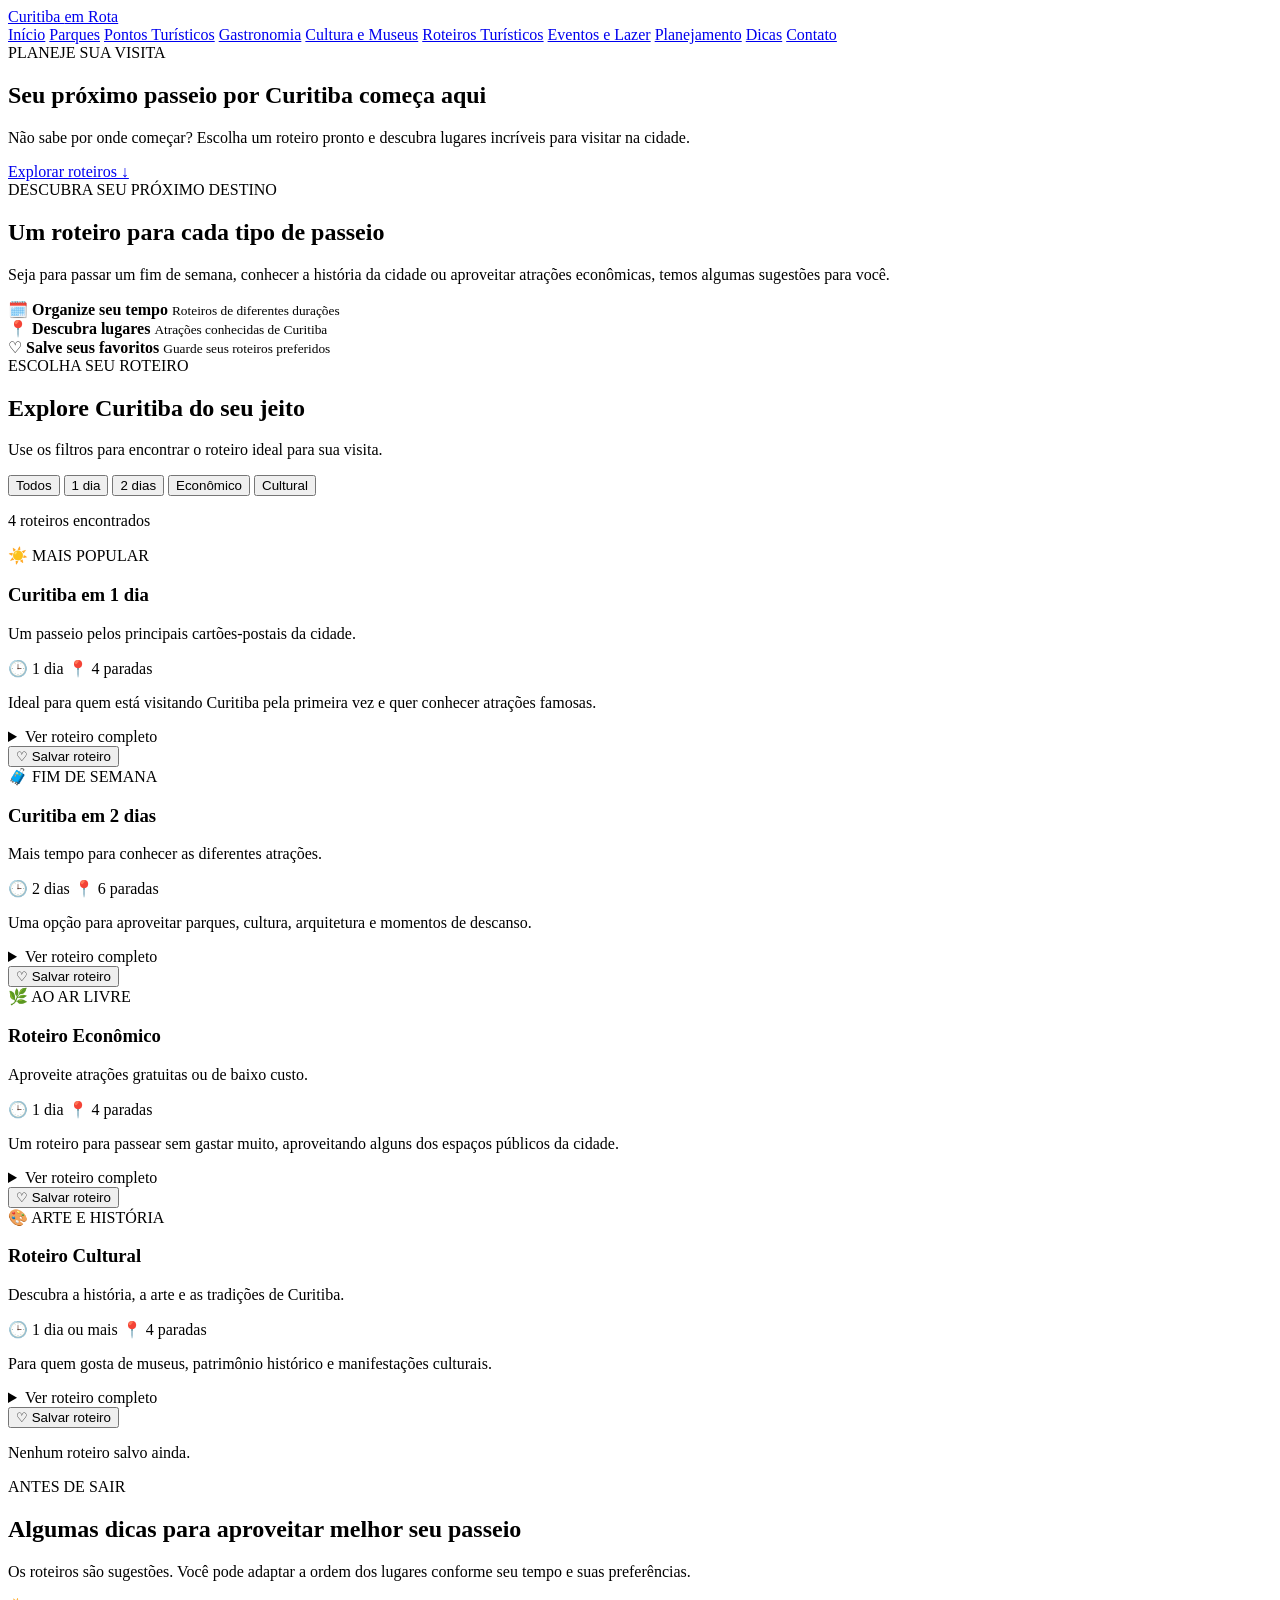
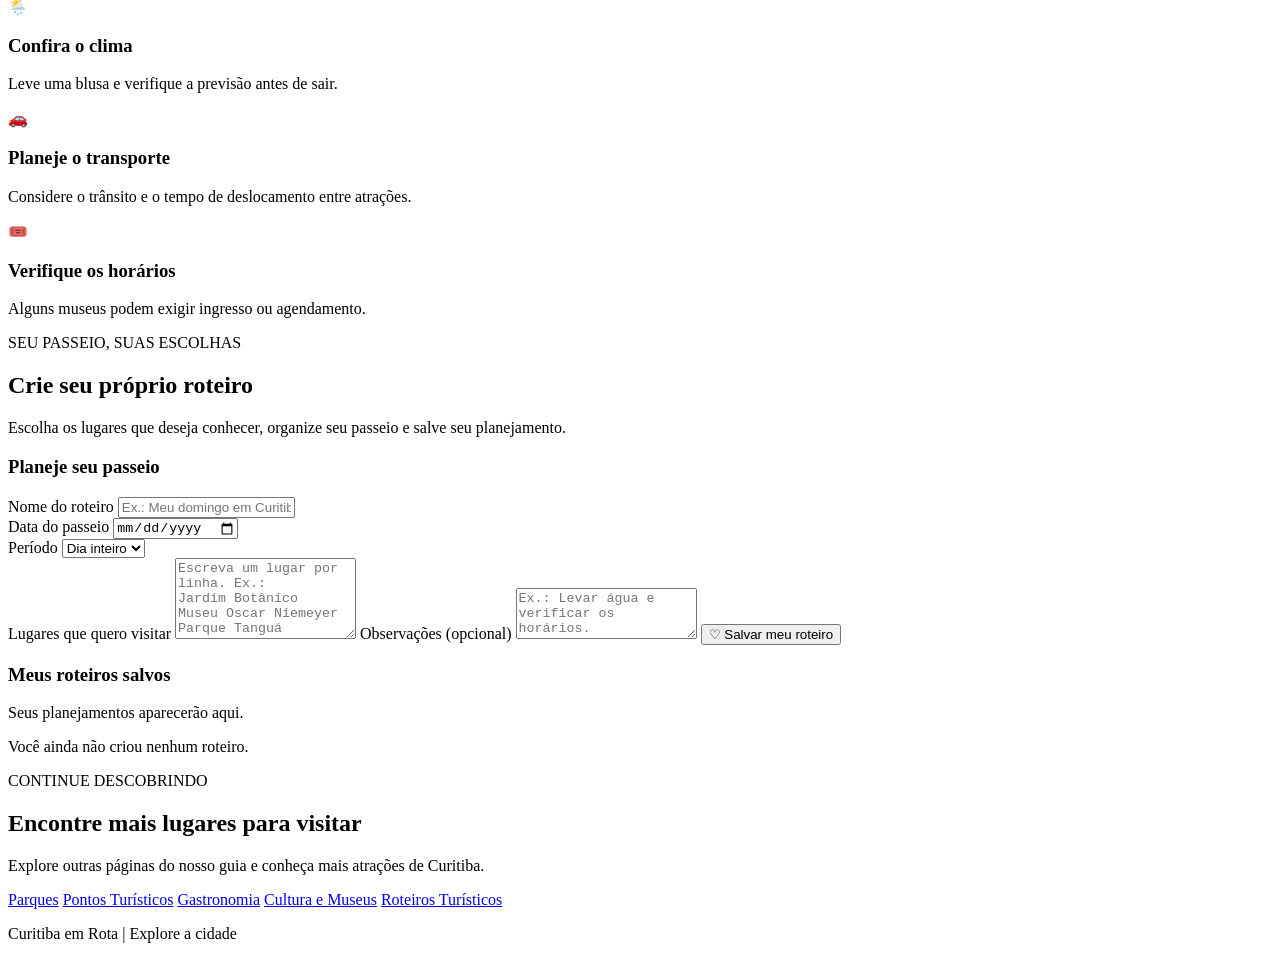
==== Projeto Curitiba em Rota.2026 - Copia/HTML/roteiros.html @ 4f5a489b "Primeira versão completa do Curitiba em Rota" ====
<!DOCTYPE html>
<html lang="pt-BR">

<head>
    <meta charset="UTF-8">
    <meta name="viewport"
          content="width=device-width, initial-scale=1.0">
    <meta name="description"
          content="Descubra roteiros turísticos para explorar Curitiba em um ou dois dias, com opções culturais e econômicas.">
    <title>Roteiros Turísticos | Curitiba em Rota</title>
    <link rel="stylesheet" href="CSS/style.css">
    <script src="JavaScripts/roteiros.js" defer></script>
</head>

<body class="pagina-roteiros">

    <header class="topo">
        <div class="container topo-conteudo">
            <a href="index.html" class="logo">
                Curitiba <span>em Rota</span>
            </a>

            <nav class="menu" aria-label="Menu principal">
                <a href="index.html">Início</a>
                <a href="parques.html">Parques</a>
                <a href="pontos.turisticos.html">Pontos Turísticos</a>
                <a href="gastronomia.html">Gastronomia</a>
                <a href="cultura.html">Cultura e Museus</a>
                <a href="roteiros.html" aria-current="page">Roteiros Turísticos</a>
                <a href="eventos.html">Eventos e Lazer</a>
                <a href="planejamento.html">Planejamento</a>
                <a href="dicas.html">Dicas</a>
                <a href="contato.html">Contato</a>
            </nav>
        </div>
    </header>

    <main>

        <section class="rot6-hero">
            <div class="container rot6-hero-conteudo">
                <span class="rot6-selo">
                    PLANEJE SUA VISITA
                </span>
                <h1>
                    Seu próximo passeio por Curitiba
                    começa aqui
                </h1>
                <p>
                    Não sabe por onde começar?
                    Escolha um roteiro pronto e descubra
                    lugares incríveis para visitar na cidade.
                </p>
                <a href="#roteiros"
                   class="rot6-botao rot6-botao-claro">
                    Explorar roteiros ↓
                </a>
            </div>
        </section>

        <section class="rot6-introducao container">
            <span class="rot6-etiqueta">
                DESCUBRA SEU PRÓXIMO DESTINO
            </span>
            <h2>
                Um roteiro para cada tipo de passeio
            </h2>
            <p>
                Seja para passar um fim de semana,
                conhecer a história da cidade ou
                aproveitar atrações econômicas,
                temos algumas sugestões para você.
            </p>

            <div class="rot6-beneficios">
                <div class="rot6-beneficio">
                    <span>🗓️</span>
                    <strong>Organize seu tempo</strong>
                    <small>Roteiros de diferentes durações</small>
                </div>
                <div class="rot6-beneficio">
                    <span>📍</span>
                    <strong>Descubra lugares</strong>
                    <small>Atrações conhecidas de Curitiba</small>
                </div>
                <div class="rot6-beneficio">
                    <span>♡</span>
                    <strong>Salve seus favoritos</strong>
                    <small>Guarde seus roteiros preferidos</small>
                </div>
            </div>
        </section>

        <section id="roteiros" class="rot6-secao-roteiros">
            <div class="container">

                <div class="rot6-cabecalho">
                    <span class="rot6-etiqueta">
                        ESCOLHA SEU ROTEIRO
                    </span>
                    <h2>Explore Curitiba do seu jeito</h2>
                    <p>
                        Use os filtros para encontrar
                        o roteiro ideal para sua visita.
                    </p>
                </div>

                <div class="rot6-filtros"
                     role="group"
                     aria-label="Filtrar roteiros">

                    <button type="button"
                            class="rot6-filtro ativo"
                            data-filtro="todos"
                            aria-pressed="true">
                        Todos
                    </button>

                    <button type="button"
                            class="rot6-filtro"
                            data-filtro="curto"
                            aria-pressed="false">
                        1 dia
                    </button>

                    <button type="button"
                            class="rot6-filtro"
                            data-filtro="longo"
                            aria-pressed="false">
                        2 dias
                    </button>

                    <button type="button"
                            class="rot6-filtro"
                            data-filtro="economico"
                            aria-pressed="false">
                        Econômico
                    </button>

                    <button type="button"
                            class="rot6-filtro"
                            data-filtro="cultural"
                            aria-pressed="false">
                        Cultural
                    </button>
                </div>

                <p id="rot6-resultado"
                   class="rot6-resultado"
                   aria-live="polite">
                    4 roteiros encontrados
                </p>

                <div class="rot6-grade">

                    <article class="rot6-card"
                             data-categoria="curto">

                        <div class="rot6-card-topo rot6-topo-dia">
                            <span class="rot6-card-icone">☀️</span>
                            <span class="rot6-tag">
                                MAIS POPULAR
                            </span>
                            <h3>Curitiba em 1 dia</h3>
                            <p>
                                Um passeio pelos principais
                                cartões-postais da cidade.
                            </p>
                        </div>

                        <div class="rot6-card-corpo">
                            <div class="rot6-detalhes-rapidos">
                                <span>🕒 1 dia</span>
                                <span>📍 4 paradas</span>
                            </div>
                            <p>
                                Ideal para quem está visitando
                                Curitiba pela primeira vez
                                e quer conhecer atrações famosas.
                            </p>

                            <details class="rot6-detalhes">
                                <summary>Ver roteiro completo</summary>
                                <div class="rot6-detalhes-conteudo">
                                    <h4>Ordem sugerida</h4>

                                    <ol>
                                        <li>
                                            <strong>Jardim Botânico</strong>
                                            <span>Comece o passeio pelos jardins e pela estufa.</span>
                                        </li>
                                        <li>
                                            <strong>Museu Oscar Niemeyer</strong>
                                            <span>Conheça a arquitetura e as exposições.</span>
                                        </li>
                                        <li>
                                            <strong>Ópera de Arame</strong>
                                            <span>Explore um dos espaços mais marcantes da cidade.</span>
                                        </li>
                                        <li>
                                            <strong>Parque Tanguá</strong>
                                            <span>Termine o dia apreciando a paisagem.</span>
                                        </li>
                                    </ol>

                                    <a
                                        href="https://www.google.com/maps/dir/?api=1&amp;origin=Jardim+Botanico+Curitiba&amp;destination=Parque+Tangua+Curitiba&amp;waypoints=Museu+Oscar+Niemeyer+Curitiba%7COpera+de+Arame+Curitiba"
                                        target="_blank"
                                        rel="noopener noreferrer"
                                        class="rot6-link-mapa">
                                        Ver trajeto no Google Maps
                                    </a>
                                </div>
                            </details>

                            <button type="button"
                                    class="rot6-favorito"
                                    data-roteiro="um-dia"
                                    aria-pressed="false">
                                ♡ Salvar roteiro
                            </button>
                        </div>
                    </article>

                    <article class="rot6-card"
                             data-categoria="longo">

                        <div class="rot6-card-topo rot6-topo-dois">
                            <span class="rot6-card-icone">🧳</span>
                            <span class="rot6-tag">
                                FIM DE SEMANA
                            </span>
                            <h3>Curitiba em 2 dias</h3>
                            <p>
                                Mais tempo para conhecer
                                as diferentes atrações.
                            </p>
                        </div>

                        <div class="rot6-card-corpo">
                            <div class="rot6-detalhes-rapidos">
                                <span>🕒 2 dias</span>
                                <span>📍 6 paradas</span>
                            </div>
                            <p>
                                Uma opção para aproveitar
                                parques, cultura, arquitetura
                                e momentos de descanso.
                            </p>

                            <details class="rot6-detalhes">
                                <summary>Ver roteiro completo</summary>
                                <div class="rot6-detalhes-conteudo">
                                    <h4>Dia 1 — Parques e paisagens</h4>

                                    <ol>
                                        <li>
                                            <strong>Jardim Botânico</strong>
                                            <span>Conheça a estufa e os jardins.</span>
                                        </li>
                                        <li>
                                            <strong>Parque Barigui</strong>
                                            <span>Aproveite a área verde e as trilhas.</span>
                                        </li>
                                        <li>
                                            <strong>Parque Tanguá</strong>
                                            <span>Visite o mirante e os jardins.</span>
                                        </li>
                                    </ol>

                                    <h4>Dia 2 — Cultura e história</h4>

                                    <ol>
                                        <li>
                                            <strong>Museu Oscar Niemeyer</strong>
                                            <span>Explore arte e arquitetura.</span>
                                        </li>
                                        <li>
                                            <strong>Centro Histórico</strong>
                                            <span>Passeie pela região do Largo da Ordem.</span>
                                        </li>
                                        <li>
                                            <strong>Ópera de Arame</strong>
                                            <span>Conheça esse espaço cultural.</span>
                                        </li>
                                    </ol>

                                    <a
                                        href="https://www.google.com/maps/search/?api=1&amp;query=atracoes+turisticas+Curitiba"
                                        target="_blank"
                                        rel="noopener noreferrer"
                                        class="rot6-link-mapa">
                                        Explorar atrações no Maps
                                    </a>
                                </div>
                            </details>

                            <button type="button"
                                    class="rot6-favorito"
                                    data-roteiro="dois-dias"
                                    aria-pressed="false">
                                ♡ Salvar roteiro
                            </button>
                        </div>
                    </article>

                    <article class="rot6-card"
                             data-categoria="economico">

                        <div class="rot6-card-topo rot6-topo-economico">
                            <span class="rot6-card-icone">🌿</span>
                            <span class="rot6-tag">
                                AO AR LIVRE
                            </span>
                            <h3>Roteiro Econômico</h3>
                            <p>
                                Aproveite atrações gratuitas
                                ou de baixo custo.
                            </p>
                        </div>

                        <div class="rot6-card-corpo">
                            <div class="rot6-detalhes-rapidos">
                                <span>🕒 1 dia</span>
                                <span>📍 4 paradas</span>
                            </div>
                            <p>
                                Um roteiro para passear
                                sem gastar muito, aproveitando
                                alguns dos espaços públicos da cidade.
                            </p>

                            <details class="rot6-detalhes">
                                <summary>Ver roteiro completo</summary>
                                <div class="rot6-detalhes-conteudo">
                                    <h4>Ordem sugerida</h4>

                                    <ol>
                                        <li>
                                            <strong>Passeio Público</strong>
                                            <span>Caminhe por um dos parques tradicionais da cidade.</span>
                                        </li>
                                        <li>
                                            <strong>Centro Histórico</strong>
                                            <span>Conheça ruas, construções e praças.</span>
                                        </li>
                                        <li>
                                            <strong>Parque Barigui</strong>
                                            <span>Aproveite as áreas verdes e a caminhada.</span>
                                        </li>
                                        <li>
                                            <strong>Parque Tanguá</strong>
                                            <span>Admire a paisagem e o mirante.</span>
                                        </li>
                                    </ol>

                                    <p class="rot6-aviso">
                                        Considere os custos de transporte
                                        e alimentação durante o passeio.
                                    </p>

                                    <a
                                        href="https://www.google.com/maps/search/?api=1&amp;query=parques+gratuitos+Curitiba"
                                        target="_blank"
                                        rel="noopener noreferrer"
                                        class="rot6-link-mapa">
                                        Explorar parques no Maps
                                    </a>
                                </div>
                            </details>

                            <button type="button"
                                    class="rot6-favorito"
                                    data-roteiro="economico"
                                    aria-pressed="false">
                                ♡ Salvar roteiro
                            </button>
                        </div>
                    </article>

                    <article class="rot6-card"
                             data-categoria="cultural">

                        <div class="rot6-card-topo rot6-topo-cultural">
                            <span class="rot6-card-icone">🎨</span>
                            <span class="rot6-tag">
                                ARTE E HISTÓRIA
                            </span>
                            <h3>Roteiro Cultural</h3>
                            <p>
                                Descubra a história,
                                a arte e as tradições de Curitiba.
                            </p>
                        </div>

                        <div class="rot6-card-corpo">
                            <div class="rot6-detalhes-rapidos">
                                <span>🕒 1 dia ou mais</span>
                                <span>📍 4 paradas</span>
                            </div>
                            <p>
                                Para quem gosta de museus,
                                patrimônio histórico
                                e manifestações culturais.
                            </p>

                            <details class="rot6-detalhes">
                                <summary>Ver roteiro completo</summary>
                                <div class="rot6-detalhes-conteudo">
                                    <h4>Ordem sugerida</h4>

                                    <ol>
                                        <li>
                                            <strong>Museu Paranaense</strong>
                                            <span>Conheça aspectos da história do Paraná.</span>
                                        </li>
                                        <li>
                                            <strong>Centro Histórico</strong>
                                            <span>Explore edifícios e lugares históricos.</span>
                                        </li>
                                        <li>
                                            <strong>Museu Oscar Niemeyer</strong>
                                            <span>Visite exposições e admire a arquitetura.</span>
                                        </li>
                                        <li>
                                            <strong>Memorial Ucraniano</strong>
                                            <span>Conheça parte da herança cultural dos imigrantes.</span>
                                        </li>
                                    </ol>

                                    <p class="rot6-aviso">
                                        Confira os horários e a necessidade
                                        de agendamento antes da visita.
                                    </p>

                                    <a href="cultura.html"
                                       class="rot6-link-mapa">
                                        Conhecer a página Cultura e Museus
                                    </a>
                                </div>
                            </details>

                            <button type="button"
                                    class="rot6-favorito"
                                    data-roteiro="cultural"
                                    aria-pressed="false">
                                ♡ Salvar roteiro
                            </button>
                        </div>
                    </article>
                </div>

                <p id="rot6-favoritos-total"
                   class="rot6-favoritos-total"
                   aria-live="polite">
                    Nenhum roteiro salvo ainda.
                </p>
            </div>
        </section>

        <section class="rot6-dicas container">
            <div class="rot6-dicas-texto">
                <span class="rot6-etiqueta">
                    ANTES DE SAIR
                </span>
                <h2>
                    Algumas dicas para aproveitar melhor
                    seu passeio
                </h2>
                <p>
                    Os roteiros são sugestões.
                    Você pode adaptar a ordem dos lugares
                    conforme seu tempo e suas preferências.
                </p>
            </div>

            <div class="rot6-dicas-grade">
                <div class="rot6-dica">
                    <span>🌦️</span>
                    <h3>Confira o clima</h3>
                    <p>
                        Leve uma blusa e verifique
                        a previsão antes de sair.
                    </p>
                </div>
                <div class="rot6-dica">
                    <span>🚗</span>
                    <h3>Planeje o transporte</h3>
                    <p>
                        Considere o trânsito e o tempo
                        de deslocamento entre atrações.
                    </p>
                </div>
                <div class="rot6-dica">
                    <span>🎟️</span>
                    <h3>Verifique os horários</h3>
                    <p>
                        Alguns museus podem exigir
                        ingresso ou agendamento.
                    </p>
                </div>
            </div>
        </section>

        <section id="meu-roteiro" class="rot6-personalizado">
            <div class="container">
                <div class="rot6-personalizado-cabecalho">
                    <span class="rot6-etiqueta">
                        SEU PASSEIO, SUAS ESCOLHAS
                    </span>
                    <h2>Crie seu próprio roteiro</h2>
                    <p>
                        Escolha os lugares que deseja conhecer,
                        organize seu passeio e salve seu planejamento.
                    </p>
                </div>

                <div class="rot6-personalizado-grade">
                    <form id="rot6-formulario"
                          class="rot6-formulario">

                        <h3>Planeje seu passeio</h3>

                        <label for="rot6-nome">Nome do roteiro</label>
                        <input
                            type="text"
                            id="rot6-nome"
                            placeholder="Ex.: Meu domingo em Curitiba"
                            maxlength="70"
                            required>

                        <div class="rot6-formulario-linha">
                            <div>
                                <label for="rot6-data">
                                    Data do passeio
                                </label>
                                <input type="date" id="rot6-data">
                            </div>
                            <div>
                                <label for="rot6-periodo">
                                    Período
                                </label>
                                <select id="rot6-periodo">
                                    <option value="Dia inteiro">Dia inteiro</option>
                                    <option value="Manhã">Manhã</option>
                                    <option value="Tarde">Tarde</option>
                                    <option value="Noite">Noite</option>
                                </select>
                            </div>
                        </div>

                        <label for="rot6-lugares">
                            Lugares que quero visitar
                        </label>
                        <textarea
                            id="rot6-lugares"
                            rows="5"
                            maxlength="1500"
                            placeholder="Escreva um lugar por linha. Ex.:
Jardim Botânico
Museu Oscar Niemeyer
Parque Tanguá"
                            required></textarea>

                        <label for="rot6-observacoes">
                            Observações (opcional)
                        </label>
                        <textarea
                            id="rot6-observacoes"
                            rows="3"
                            maxlength="500"
                            placeholder="Ex.: Levar água e verificar os horários."></textarea>

                        <button
                            type="submit"
                            class="rot6-salvar-personalizado">
                            ♡ Salvar meu roteiro
                        </button>

                        <p id="rot6-mensagem"
                           class="rot6-mensagem"
                           role="status"
                           aria-live="polite"></p>
                    </form>

                    <div class="rot6-meus-roteiros">
                        <h3>Meus roteiros salvos</h3>
                        <p class="rot6-descricao-salvos">
                            Seus planejamentos aparecerão aqui.
                        </p>

                        <div id="rot6-lista-salvos"
                             class="rot6-lista-salvos">
                            <p class="rot6-vazio">
                                Você ainda não criou nenhum roteiro.
                            </p>
                        </div>
                    </div>
                </div>
            </div>
        </section>

        <section class="rot6-final">
            <div class="container">
                <span class="rot6-etiqueta">
                    CONTINUE DESCOBRINDO
                </span>
                <h2>Encontre mais lugares para visitar</h2>
                <p>
                    Explore outras páginas do nosso guia
                    e conheça mais atrações de Curitiba.
                </p>

                <div class="rot6-links-finais">
                    <a href="parques.html">Parques</a>
                    <a href="pontos.turisticos.html">Pontos Turísticos</a>
                    <a href="gastronomia.html">Gastronomia</a>
                    <a href="cultura.html">Cultura e Museus</a>
                    <a href="roteiros.html">Roteiros Turísticos</a>
                </div>
            </div>
        </section>

    </main>

    <footer class="rodape">
        <p>Curitiba em Rota | Explore a cidade</p>
    </footer>

</body>
</html>
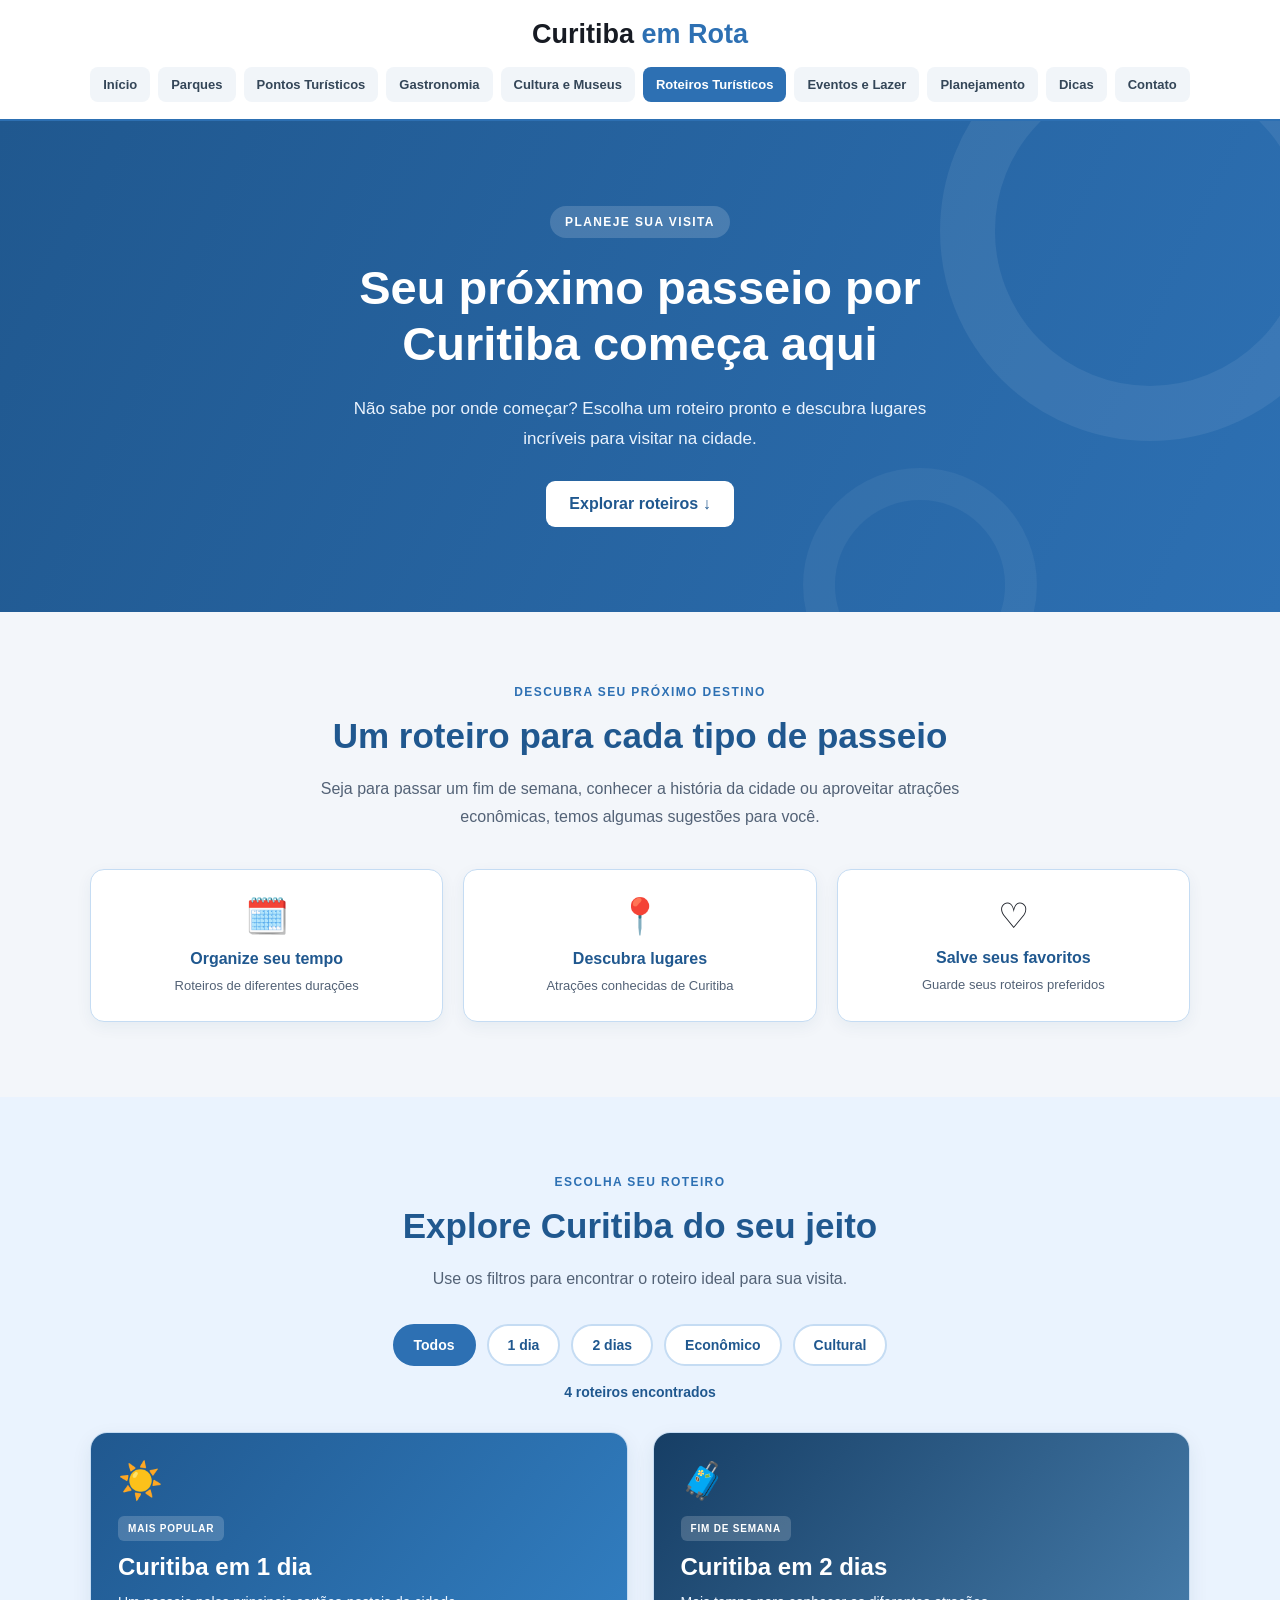
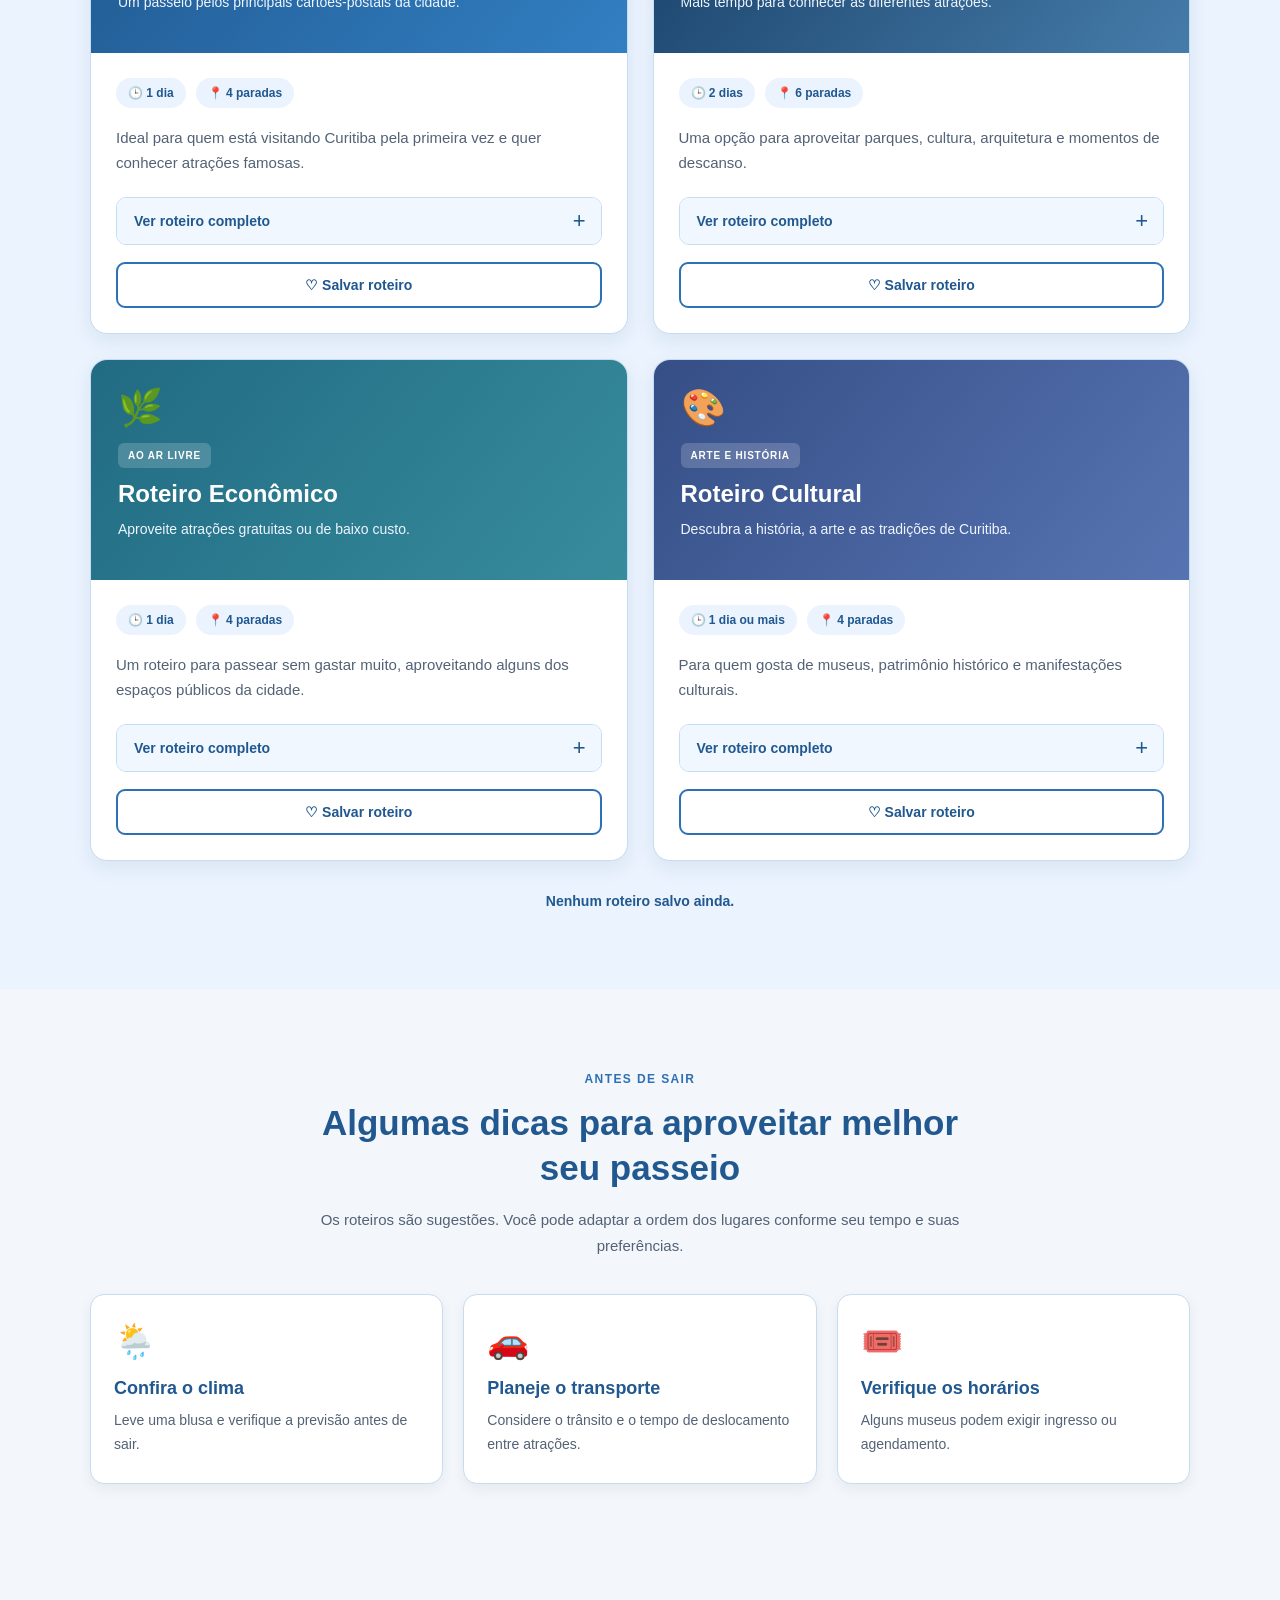
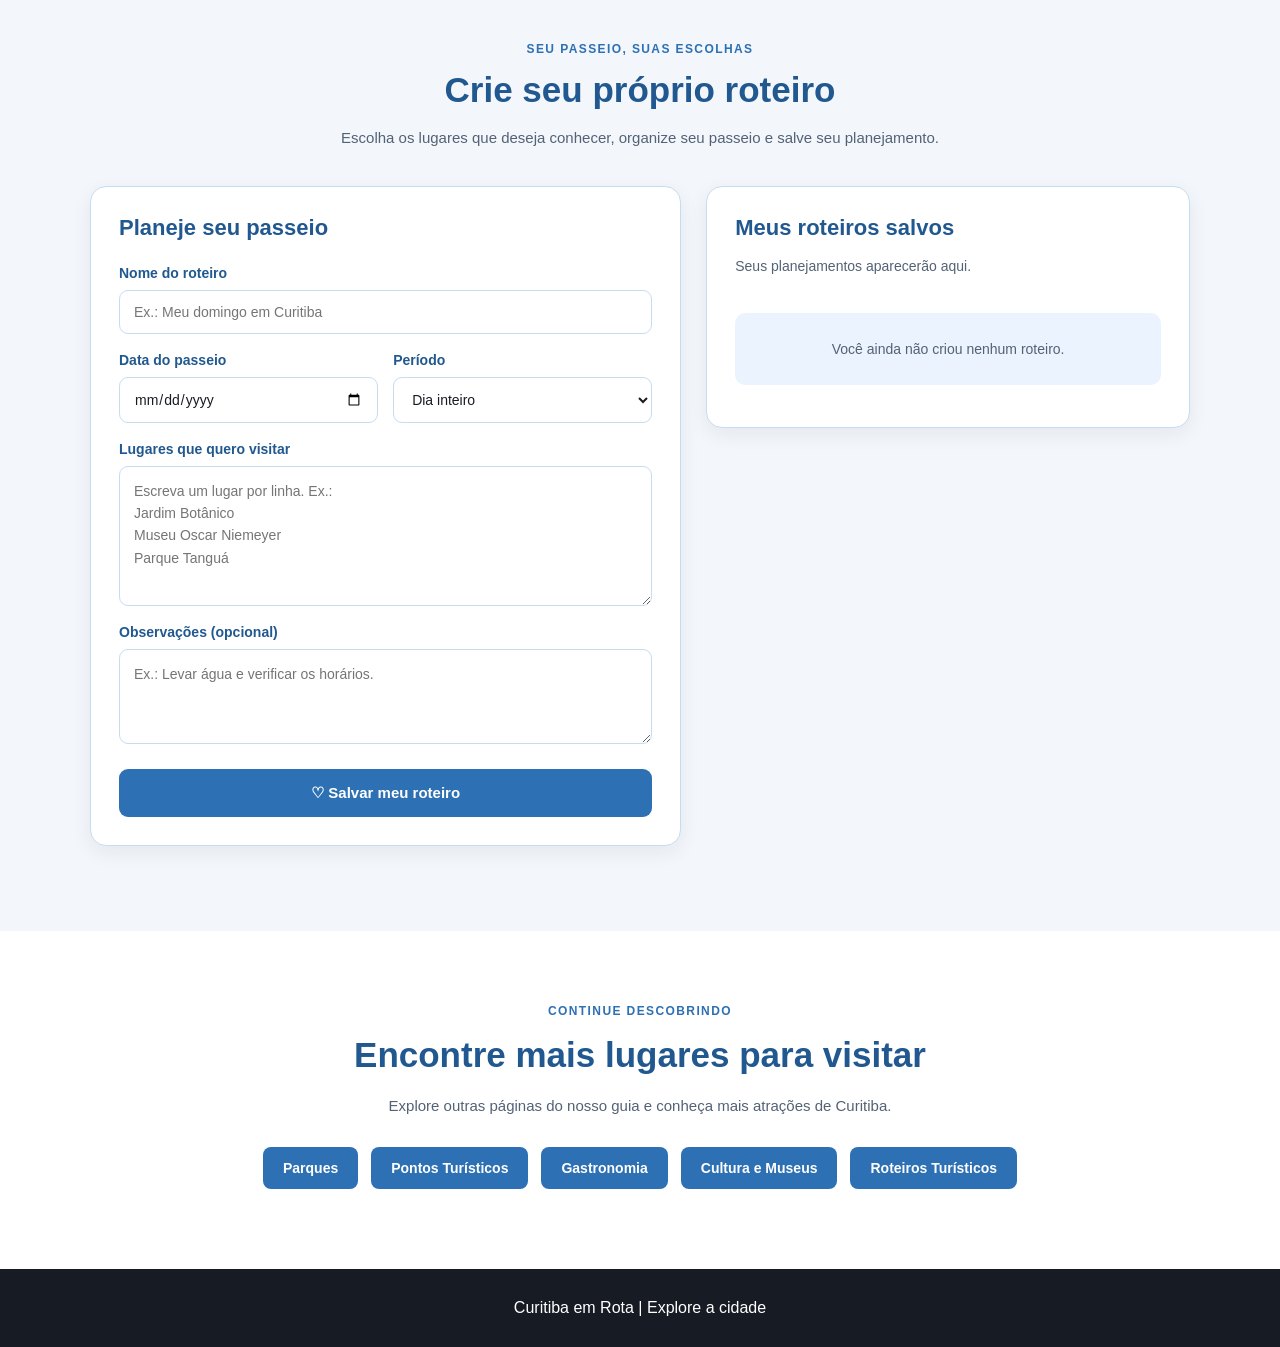
==== commit 7c4a1dd3: "Update roteiros.html" ====
--- a/Projeto Curitiba em Rota.2026 - Copia/HTML/roteiros.html
+++ b/Projeto Curitiba em Rota.2026 - Copia/HTML/roteiros.html
@@ -9,8 +9,8 @@
     <meta name="description"
           content="Descubra roteiros turísticos para explorar Curitiba em um ou dois dias, com opções culturais e econômicas.">
     <title>Roteiros Turísticos | Curitiba em Rota</title>
-    <link rel="stylesheet" href="CSS/style.css">
-    <script src="JavaScripts/roteiros.js" defer></script>
+    <link rel="stylesheet" href="../CSS/style.css">
+    <script src="../JavaScripts/roteiros.js" defer></script>
 </head>
 
 <body class="pagina-roteiros">
--- a/Projeto Curitiba em Rota.2026 - Copia/CSS/style.css
+++ b/Projeto Curitiba em Rota.2026 - Copia/CSS/style.css
@@ -0,0 +1,5723 @@
+
+:root {
+    --azul: #2d70b3;
+    --azul-escuro: #20588f;
+    --azul-claro: #eaf3fe;
+    --preto: #171b23;
+    --branco: #ffffff;
+    --fundo: #f3f6fa;
+    --cinza: #536276;
+    --borda: #c5dcf3;
+    --sombra: 0 6px 18px rgba(0, 0, 0, 0.08);
+}
+
+* {
+    box-sizing: border-box;
+}
+
+html {
+    scroll-behavior: smooth;
+}
+
+body {
+    margin: 0;
+    font-family: Arial, Helvetica, sans-serif;
+    background: var(--fundo);
+    color: var(--preto);
+}
+
+.container {
+    width: 90%;
+    max-width: 1100px;
+    margin: 0 auto;
+}
+
+img {
+    max-width: 100%;
+}
+
+button,
+input,
+textarea,
+select {
+    font-family: inherit;
+}
+
+a:focus-visible,
+button:focus-visible,
+summary:focus-visible {
+    outline: 3px solid var(--azul);
+    outline-offset: 3px;
+}
+
+.topo {
+    box-shadow: 0 2px 10px rgba(0, 0, 0, 0.05);
+}
+
+.topo-conteudo {
+    min-height: 85px;
+    display: flex;
+    justify-content: space-between;
+    align-items: center;
+    gap: 20px;
+}
+
+.logo {
+    color: var(--preto);
+    font-size: 26px;
+    font-weight: bold;
+    text-decoration: none;
+    white-space: nowrap;
+}
+
+.logo span {
+    color: var(--azul);
+}
+
+.menu {
+    display: flex;
+    align-items: center;
+    justify-content: flex-end;
+    flex-wrap: wrap;
+    gap: 12px 22px;
+}
+
+.menu a {
+    color: var(--preto);
+    font-size: 15px;
+    font-weight: 500;
+    transition: color 0.3s ease;
+}
+
+.menu a:hover,
+.menu a[aria-current="page"] {
+    color: var(--azul);
+}
+
+.rodape {
+    background: var(--preto);
+    color: var(--branco);
+    padding: 30px 20px;
+    text-align: center;
+}
+
+.rodape p {
+    color: var(--branco);
+    margin: 0;
+}
+
+.rodape small {
+    color: #d7e9fc;
+}
+
+.destaque {
+    background: var(--azul-escuro);
+    color: var(--branco);
+    padding: 95px 0;
+}
+
+.etiqueta {
+    color: #d7e9fc;
+    font-size: 13px;
+    font-weight: bold;
+    letter-spacing: 2px;
+    margin: 0 0 20px;
+}
+
+.destaque h1 {
+    color: var(--branco);
+    font-size: 48px;
+    line-height: 1.2;
+    margin: 0 0 20px;
+}
+
+.destaque-texto {
+    color: #f0f6fd;
+    font-size: 18px;
+    line-height: 1.7;
+    max-width: 550px;
+    margin: 0 0 35px;
+}
+
+.destaque.destaque-inicio {
+    position: relative;
+    overflow: hidden;
+    isolation: isolate;
+    min-height: 520px;
+    display: flex;
+    align-items: center;
+    background: var(--azul-escuro);
+}
+
+.destaque-inicio .slide {
+    position: absolute;
+    inset: 0;
+    background-size: cover;
+    background-position: center;
+    background-repeat: no-repeat;
+    opacity: 0;
+    z-index: 0;
+    transition: opacity 1s ease-in-out;
+}
+
+.destaque-inicio .slide.ativo {
+    opacity: 1;
+}
+
+.destaque-inicio::before {
+    content: "";
+    position: absolute;
+    inset: 0;
+    background: linear-gradient(
+        90deg,
+        rgba(12, 36, 65, 0.70),
+        rgba(12, 36, 65, 0.35) 55%,
+        rgba(12, 36, 65, 0.12)
+    );
+    z-index: 1;
+    pointer-events: none;
+}
+
+.destaque-inicio > .container {
+    position: relative;
+    z-index: 2;
+}
+
+.destaque-inicio h1,
+.destaque-inicio .destaque-texto,
+.destaque-inicio .etiqueta {
+    text-shadow: 0 2px 8px rgba(0, 0, 0, 0.45);
+}
+
+.botao {
+    display: inline-block;
+    background: var(--branco);
+    color: var(--azul-escuro);
+    padding: 15px 25px;
+    border-radius: 9px;
+    text-decoration: none;
+    font-weight: bold;
+    box-shadow: 0 4px 12px rgba(0, 0, 0, 0.12);
+    transition: background 0.3s, transform 0.3s;
+}
+
+.botao:hover {
+    background: var(--azul-claro);
+    transform: translateY(-3px);
+}
+
+.destinos {
+    padding: 65px 0 70px;
+}
+
+.destinos h2,
+.catalogo-parques h2 {
+    color: var(--preto);
+    font-size: 30px;
+    margin: 0 0 15px;
+}
+
+.subtitulo {
+    color: var(--cinza);
+    font-size: 16px;
+    line-height: 1.7;
+    margin: 0 0 30px;
+}
+
+.grade-cartoes {
+    display: grid;
+    grid-template-columns: repeat(2, minmax(0, 1fr));
+    gap: 25px;
+    align-items: stretch;
+}
+
+.cartao {
+    position: relative;
+    display: flex;
+    flex-direction: column;
+    min-width: 0;
+    background: linear-gradient(180deg, #ffffff, #edf5ff);
+    border: 2px solid var(--borda);
+    border-radius: 16px;
+    overflow: hidden;
+    color: var(--preto);
+    text-decoration: none;
+    box-shadow: var(--sombra);
+    transition: transform 0.3s, box-shadow 0.3s;
+}
+
+.cartao::before {
+    content: "";
+    display: block;
+    width: 100%;
+    height: 6px;
+    flex-shrink: 0;
+    background: var(--azul);
+}
+
+.cartao:hover {
+    transform: translateY(-6px);
+    border-color: var(--azul);
+    box-shadow: 0 10px 25px rgba(45, 112, 179, 0.20);
+}
+
+.cartao img {
+    display: block;
+    width: 100%;
+    height: 230px;
+    object-fit: cover;
+}
+
+.cartao-conteudo {
+    padding: 22px;
+    flex: 1;
+}
+
+.cartao h3 {
+    color: var(--azul-escuro);
+    font-size: 21px;
+    margin: 0 0 12px;
+    text-align: left;
+}
+
+.cartao p {
+    color: #3f4a57;
+    font-size: 15px;
+    line-height: 1.6;
+    margin: 0;
+    text-align: left;
+}
+
+.cartao-conteudo p + p {
+    margin-top: 15px;
+}
+
+.pagina-parques .destaque {
+    background: var(--azul-escuro);
+    padding: 40px 0;
+    min-height: 220px;
+}
+
+.pagina-parques .destaque h1 {
+    font-size: 36px;
+    margin-bottom: 12px;
+}
+
+.pagina-parques .destaque-texto {
+    font-size: 16px;
+    margin-bottom: 18px;
+    line-height: 1.5;
+}
+
+.pagina-parques .etiqueta {
+    margin-bottom: 12px;
+}
+
+.pagina-parques .parques-detalhados {
+    display: grid;
+    grid-template-columns: repeat(2, minmax(0, 1fr));
+    gap: 25px;
+    align-items: stretch;
+}
+
+.pagina-parques .parque-detalhado {
+    display: flex;
+    flex-direction: column;
+    position: relative;
+    min-width: 0;
+    margin: 0;
+    padding: 0;
+    max-width: none;
+    overflow: hidden;
+    background: linear-gradient(180deg, #ffffff, #edf5ff);
+    border: 2px solid var(--borda);
+    border-radius: 16px;
+    box-shadow: var(--sombra);
+    transition: transform 0.3s, box-shadow 0.3s;
+}
+
+.pagina-parques .parque-detalhado::before {
+    content: "";
+    display: block;
+    height: 6px;
+    width: 100%;
+    flex-shrink: 0;
+    background: var(--azul);
+}
+
+.pagina-parques .parque-detalhado:hover {
+    transform: translateY(-6px);
+    border-color: var(--azul);
+    box-shadow: 0 10px 25px rgba(45, 112, 179, 0.20);
+}
+
+.pagina-parques .parque-foto {
+    display: block;
+    width: 100%;
+    max-width: none;
+    height: 260px;
+    object-fit: cover;
+    margin: 0;
+    border-radius: 0;
+}
+
+.pagina-parques .parque-informacoes {
+    display: flex;
+    flex-direction: column;
+    flex: 1;
+    padding: 25px;
+}
+
+.pagina-parques .parque-titulo {
+    display: flex;
+    justify-content: space-between;
+    align-items: flex-start;
+    flex-wrap: wrap;
+    gap: 12px;
+    margin-bottom: 15px;
+}
+
+.pagina-parques .parque-titulo h3 {
+    color: var(--azul-escuro);
+    font-size: 23px;
+    margin: 0;
+    text-align: left;
+}
+
+.pagina-parques .parque-tag {
+    background: #d7e9fc;
+    color: var(--azul-escuro);
+    padding: 7px 12px;
+    border-radius: 20px;
+    font-size: 12px;
+    font-weight: bold;
+}
+
+.pagina-parques .parque-informacoes p {
+    color: #3f4a57;
+    font-size: 15px;
+    line-height: 1.6;
+    margin: 0 0 15px;
+    text-align: left;
+}
+
+.pagina-parques .parque-local {
+    margin-top: 10px;
+}
+
+.pagina-parques .parque-informacoes .parque-gratuito {
+    color: #177347;
+    font-weight: bold;
+}
+
+.pagina-parques .parque-atividades {
+    background: var(--azul-claro);
+    padding: 18px;
+    border-radius: 10px;
+    margin: 10px 0 20px;
+}
+
+.pagina-parques .parque-atividades h4 {
+    color: var(--azul-escuro);
+    font-size: 16px;
+    margin: 0 0 10px;
+}
+
+.pagina-parques .parque-informacoes .parque-atividades p {
+    margin: 0;
+}
+
+.pagina-parques .botao-localizacao {
+    display: block;
+    margin-top: auto;
+    background: var(--azul);
+    color: #ffffff;
+    padding: 15px;
+    border-radius: 9px;
+    text-align: center;
+    text-decoration: none;
+    font-weight: bold;
+    transition: background 0.3s, transform 0.3s;
+}
+
+.pagina-parques .botao-localizacao:hover {
+    background: var(--azul-escuro);
+    transform: translateY(-2px);
+}
+
+.pagina-parques .parques-lista {
+    display: grid;
+    grid-template-columns: repeat(3, minmax(0, 1fr));
+    gap: 20px;
+    margin-top: 30px;
+}
+
+.pagina-parques .parque-item {
+    min-width: 0;
+    background: linear-gradient(180deg, #ffffff, #edf5ff);
+    border: 2px solid var(--borda);
+    border-radius: 14px;
+    padding: 25px;
+    box-shadow: var(--sombra);
+    transition: transform 0.3s, box-shadow 0.3s;
+}
+
+.pagina-parques .parque-item:hover {
+    transform: translateY(-5px);
+    border-color: var(--azul);
+    box-shadow: 0 8px 20px rgba(45, 112, 179, 0.15);
+}
+
+.pagina-parques .parque-item h3 {
+    color: var(--azul-escuro);
+    font-size: 18px;
+    margin: 0 0 10px;
+}
+
+.pagina-parques .parque-item p {
+    color: var(--cinza);
+    font-size: 14px;
+    line-height: 1.6;
+    margin: 0;
+}
+
+.catalogo-parques {
+    padding: 30px 0 80px;
+}
+
+.etiqueta-catalogo {
+    color: var(--azul);
+    font-size: 13px;
+    font-weight: bold;
+    letter-spacing: 2px;
+}
+
+.catalogo-lista {
+    background: #ffffff;
+    border: 2px solid var(--borda);
+    border-radius: 14px;
+    padding: 22px;
+    margin-top: 25px;
+    box-shadow: var(--sombra);
+}
+
+.catalogo-lista summary {
+    color: var(--azul-escuro);
+    font-size: 18px;
+    font-weight: bold;
+    cursor: pointer;
+}
+
+.catalogo-lista summary:hover {
+    color: var(--azul);
+}
+
+.nomes-parques {
+    display: grid;
+    grid-template-columns: repeat(3, minmax(0, 1fr));
+    gap: 15px;
+    list-style: none;
+    padding: 20px 0;
+    margin: 0;
+}
+
+.nomes-parques li {
+    background: var(--azul-claro);
+    padding: 15px;
+    border-radius: 9px;
+    color: var(--preto);
+    font-size: 15px;
+    transition: background 0.3s, transform 0.3s;
+}
+
+.nomes-parques li:hover {
+    background: #d2e6fb;
+    transform: translateY(-2px);
+}
+
+.aviso-catalogo {
+    color: var(--cinza);
+    font-size: 13px;
+    margin-top: 20px;
+}
+
+.pagina-turismo {
+    background: #f5f8fc;
+}
+
+.tour-hero {
+    background: linear-gradient(120deg, #17395a, #267bb9);
+    color: #ffffff;
+    padding: 72px 0;
+}
+
+.tour-hero h1 {
+    color: #ffffff;
+    font-size: clamp(32px, 4vw, 48px);
+    margin: 0 0 18px;
+}
+
+.tour-hero p {
+    color: #e8f4fe;
+    line-height: 1.7;
+    max-width: 760px;
+}
+
+.tour-cabecalho {
+    text-align: center;
+    margin: 0 auto 30px;
+}
+
+.tour-cabecalho h2 {
+    font-size: 32px;
+    color: #163a5b;
+}
+
+.tour-filtros {
+    display: flex;
+    flex-wrap: wrap;
+    justify-content: center;
+    gap: 12px;
+    margin: 25px 0;
+}
+
+.tour-filtro {
+    font: inherit;
+    font-size: 14px;
+    font-weight: bold;
+    padding: 11px 18px;
+    border-radius: 999px;
+    background: #ffffff;
+    color: #23577e;
+    border: 2px solid #c9e0f3;
+    cursor: pointer;
+    transition: 0.25s ease;
+}
+
+.tour-filtro:hover,
+.tour-filtro.ativo,
+.tour-filtro[aria-pressed="true"] {
+    background: #277ab7;
+    color: #ffffff;
+    border-color: #277ab7;
+}
+
+#tour-resultado {
+    display: block;
+    text-align: center;
+    color: #476277;
+    font-weight: bold;
+    margin: 8px 0 24px;
+}
+
+.tour-grade {
+    display: grid;
+    grid-template-columns: repeat(3, minmax(0, 1fr));
+    gap: 24px;
+    padding-bottom: 65px;
+}
+
+.tour-cartao {
+    display: flex;
+    flex-direction: column;
+    min-width: 0;
+    background: #ffffff;
+    border: 1px solid #dce8f2;
+    border-radius: 16px;
+    overflow: hidden;
+    box-shadow: 0 6px 18px rgba(15, 52, 83, 0.08);
+    transition: transform 0.25s, box-shadow 0.25s;
+}
+
+.tour-cartao:hover {
+    transform: translateY(-5px);
+    box-shadow: 0 12px 28px rgba(15, 52, 83, 0.16);
+}
+
+.tour-cartao img {
+    display: block;
+    width: 100%;
+    aspect-ratio: 16 / 10;
+    height: auto;
+    object-fit: cover;
+}
+
+.tour-cartao-conteudo {
+    flex: 1;
+    padding: 22px;
+}
+
+.tour-cartao h3 {
+    color: #173f64;
+    font-size: 21px;
+    margin: 0 0 12px;
+}
+
+.tour-cartao p {
+    color: #516475;
+    font-size: 15px;
+    line-height: 1.7;
+}
+
+.tour-cartao a {
+    color: #176fa6;
+    font-weight: bold;
+}
+
+.tour-cartao[hidden] {
+    display: none !important;
+}
+
+.pagina-gastronomia {
+    --g-azul: #176fa6;
+    --g-creme: #fffaf4;
+    --g-texto: #3a4651;
+    background: var(--g-creme);
+    color: var(--g-texto);
+}
+
+.pagina-gastronomia .menu a[aria-current="page"] {
+    color: var(--g-azul);
+}
+
+.pagina-gastronomia .gastro-banner {
+    position: relative;
+    overflow: hidden;
+    background: linear-gradient(
+        118deg,
+        #103b62 0%,
+        #176fa6 64%,
+        #2387b8 100%
+    );
+    color: #ffffff;
+    padding: 70px 0;
+}
+
+.pagina-gastronomia .gastro-banner::before {
+    content: "";
+    position: absolute;
+    top: -125px;
+    right: -120px;
+    width: 330px;
+    height: 330px;
+    border-radius: 50%;
+    background: rgba(255, 191, 77, 0.11);
+    pointer-events: none;
+}
+
+.pagina-gastronomia .gastro-banner-grade {
+    position: relative;
+    display: grid;
+    grid-template-columns: repeat(2, minmax(0, 1fr));
+    align-items: center;
+    gap: 48px;
+}
+
+.pagina-gastronomia .gastro-banner-texto {
+    min-width: 0;
+}
+
+.pagina-gastronomia .gastro-etiqueta {
+    display: inline-block;
+    background: #ed6b26;
+    color: #ffffff;
+    padding: 9px 15px;
+    border-radius: 30px;
+    font-size: 12px;
+    font-weight: 800;
+    letter-spacing: 1.2px;
+    margin: 0 0 20px;
+}
+
+.pagina-gastronomia .gastro-banner h1 {
+    color: #ffffff;
+    font-size: clamp(32px, 4.2vw, 50px);
+    line-height: 1.14;
+    margin: 0 0 20px;
+}
+
+.pagina-gastronomia .gastro-banner-texto > p:not(.gastro-etiqueta) {
+    color: #eaf5fd;
+    font-size: 16px;
+    line-height: 1.8;
+    max-width: 510px;
+    margin: 0 0 28px;
+}
+
+.pagina-gastronomia .gastro-botao {
+    display: inline-block;
+    background: #ed6b26;
+    color: #ffffff;
+    padding: 14px 24px;
+    border-radius: 9px;
+    text-decoration: none;
+    font-size: 15px;
+    font-weight: 800;
+    box-shadow: 0 6px 16px rgba(0, 0, 0, 0.12);
+    transition: background 0.25s, transform 0.25s;
+}
+
+.pagina-gastronomia .gastro-botao:hover {
+    background: #cb4e12;
+    transform: translateY(-3px);
+}
+
+.pagina-gastronomia .gastro-banner-imagem {
+    min-width: 0;
+    overflow: hidden;
+    border-radius: 20px;
+    border: 4px solid rgba(255, 255, 255, 0.85);
+    box-shadow: 0 16px 35px rgba(7, 32, 58, 0.22);
+}
+
+.pagina-gastronomia .gastro-banner-imagem img {
+    display: block;
+    width: 100%;
+    height: 350px;
+    object-fit: cover;
+}
+
+.pagina-gastronomia .gastro-introducao {
+    text-align: center;
+    padding: 75px 0 65px;
+}
+
+.pagina-gastronomia .gastro-etiqueta-secao {
+    color: #c64e20;
+    font-size: 12px;
+    font-weight: 800;
+    letter-spacing: 1.6px;
+    text-transform: uppercase;
+    margin: 0 0 14px;
+}
+
+.pagina-gastronomia .gastro-introducao h2,
+.pagina-gastronomia .gastro-titulo-secao h2 {
+    color: #143e5d;
+    font-size: clamp(27px, 3vw, 35px);
+    line-height: 1.25;
+    margin: 0 0 18px;
+}
+
+.pagina-gastronomia .gastro-introducao > p:last-child {
+    color: #536170;
+    font-size: 16px;
+    line-height: 1.8;
+    max-width: 760px;
+    margin: 0 auto;
+}
+
+.pagina-gastronomia .gastro-pratos {
+    padding: 5px 0 85px;
+}
+
+.pagina-gastronomia .gastro-titulo-secao {
+    text-align: center;
+    max-width: 760px;
+    margin: 0 auto 38px;
+}
+
+.pagina-gastronomia .gastro-titulo-secao > p:last-child {
+    color: #536170;
+    font-size: 16px;
+    line-height: 1.75;
+    margin: 0;
+}
+
+.pagina-gastronomia .gastro-grade {
+    display: grid;
+    grid-template-columns: repeat(2, minmax(0, 1fr));
+    gap: 25px;
+    align-items: stretch;
+}
+
+.pagina-gastronomia .gastro-cartao {
+    display: flex;
+    flex-direction: column;
+    min-width: 0;
+    background: #ffffff;
+    border: 1px solid #ebdfd3;
+    border-bottom: 4px solid #ed6b26;
+    border-radius: 16px;
+    overflow: hidden;
+    box-shadow: 0 6px 20px rgba(27, 54, 75, 0.08);
+    transition: transform 0.25s, box-shadow 0.25s;
+}
+
+.pagina-gastronomia .gastro-cartao:nth-child(even) {
+    border-bottom-color: #176fa6;
+}
+
+.pagina-gastronomia .gastro-cartao:hover {
+    transform: translateY(-5px);
+    box-shadow: 0 14px 28px rgba(27, 54, 75, 0.14);
+}
+
+.pagina-gastronomia .gastro-foto {
+    height: 242px;
+    overflow: hidden;
+}
+
+.pagina-gastronomia .gastro-foto img {
+    display: block;
+    width: 100%;
+    height: 100%;
+    object-fit: cover;
+    transition: transform 0.35s ease;
+}
+
+.pagina-gastronomia .gastro-cartao:hover .gastro-foto img {
+    transform: scale(1.045);
+}
+
+.pagina-gastronomia .gastro-cartao-conteudo {
+    display: flex;
+    flex-direction: column;
+    align-items: flex-start;
+    flex: 1;
+    padding: 25px;
+}
+
+.pagina-gastronomia .gastro-tag {
+    display: inline-block;
+    background: #ffecdd;
+    color: #a83f16;
+    border-radius: 6px;
+    padding: 7px 10px;
+    margin-bottom: 14px;
+    font-size: 11px;
+    font-weight: 800;
+}
+
+.pagina-gastronomia .gastro-cartao:nth-child(even) .gastro-tag {
+    background: #e4f2fc;
+    color: #146796;
+}
+
+.pagina-gastronomia .gastro-cartao h3,
+.pagina-gastronomia .gastro-lugar h3 {
+    color: #163d5b;
+    font-size: 23px;
+    line-height: 1.3;
+    margin: 0 0 13px;
+}
+
+.pagina-gastronomia .gastro-cartao-conteudo > p,
+.pagina-gastronomia .gastro-lugar-conteudo > p {
+    color: #526171;
+    font-size: 15px;
+    line-height: 1.75;
+    margin: 0 0 16px;
+}
+
+.pagina-gastronomia .gastro-curiosidade {
+    background: #fff3e6;
+    border-left: 4px solid #ed6b26;
+    border-radius: 0 8px 8px 0;
+    padding: 14px 16px;
+    width: 100%;
+    margin: auto 0 10px !important;
+}
+
+.pagina-gastronomia .gastro-curiosidade strong {
+    color: #a83f16;
+}
+
+.pagina-gastronomia .gastro-favoritos-contador {
+    text-align: center;
+    color: #176fa6;
+    font-size: 15px;
+    font-weight: bold;
+    margin: 0 0 25px;
+}
+
+.pagina-gastronomia .gastro-favoritar {
+    display: inline-flex;
+    align-items: center;
+    justify-content: center;
+    align-self: flex-start;
+    background: #fff0e4;
+    color: #b94d1c;
+    border: 2px solid #f2c5a8;
+    border-radius: 9px;
+    padding: 13px 22px;
+    font-size: 14px;
+    font-weight: bold;
+    cursor: pointer;
+    margin-top: 25px;
+    margin-bottom: 5px;
+    transition: background 0.25s, transform 0.25s;
+}
+
+.pagina-gastronomia .gastro-favoritar:hover {
+    background: #ffe1cc;
+    transform: translateY(-2px);
+}
+
+.pagina-gastronomia .gastro-favoritar.favoritado {
+    background: #ed6b26;
+    border-color: #ed6b26;
+    color: #ffffff;
+}
+
+.pagina-gastronomia .gastro-favoritar.favoritado:hover {
+    background: #c8531b;
+}
+
+.pagina-gastronomia .gastro-experiencias {
+    background: #edf4fa;
+    padding: 80px 0;
+}
+
+.pagina-gastronomia .gastro-lugares {
+    display: grid;
+    grid-template-columns: repeat(2, minmax(0, 1fr));
+    gap: 25px;
+}
+
+.pagina-gastronomia .gastro-lugar {
+    display: flex;
+    flex-direction: column;
+    min-width: 0;
+    background: #ffffff;
+    border: 1px solid #dce8f2;
+    border-radius: 16px;
+    overflow: hidden;
+    box-shadow: 0 6px 20px rgba(27, 54, 75, 0.08);
+    transition: transform 0.25s, box-shadow 0.25s;
+}
+
+.pagina-gastronomia .gastro-lugar:hover {
+    transform: translateY(-5px);
+    box-shadow: 0 14px 28px rgba(27, 54, 75, 0.14);
+}
+
+.pagina-gastronomia .gastro-lugar > img {
+    display: block;
+    width: 100%;
+    height: 255px;
+    object-fit: cover;
+}
+
+.pagina-gastronomia .gastro-lugar-conteudo {
+    display: flex;
+    flex-direction: column;
+    align-items: flex-start;
+    flex: 1;
+    padding: 26px;
+}
+
+.pagina-gastronomia .gastro-lugar-conteudo > p {
+    margin-bottom: 22px;
+}
+
+.pagina-gastronomia .gastro-link {
+    display: inline-block;
+    background: #176fa6;
+    color: #ffffff;
+    padding: 12px 20px;
+    border-radius: 8px;
+    text-decoration: none;
+    font-size: 14px;
+    font-weight: bold;
+    margin-top: auto;
+    transition: background 0.25s, transform 0.25s;
+}
+
+.pagina-gastronomia .gastro-link:hover {
+    background: #ed6b26;
+    transform: translateY(-2px);
+}
+
+.pagina-gastronomia .gastro-lista-tipica {
+    padding-bottom: 110px;
+}
+
+.pagina-gastronomia .gastro-lista-grade {
+    display: flex;
+    flex-direction: column;
+    gap: 20px;
+    max-width: 950px;
+    margin: 0 auto;
+}
+
+.pagina-gastronomia .gastro-lista-item {
+    display: grid;
+    grid-template-columns: 240px minmax(0, 1fr);
+    min-height: 185px;
+    align-items: stretch;
+    background: #ffffff;
+    border: 1px solid #e8e0d8;
+    border-radius: 15px;
+    overflow: hidden;
+    box-shadow: 0 5px 18px rgba(0, 0, 0, 0.07);
+    transition: transform 0.3s ease;
+}
+
+.pagina-gastronomia .gastro-lista-item:hover {
+    transform: translateY(-4px);
+}
+
+.pagina-gastronomia .gastro-lista-img {
+    display: block;
+    width: 240px;
+    height: 185px;
+    min-height: 0;
+    max-width: 100%;
+    object-fit: cover;
+    object-position: center;
+    align-self: center;
+}
+
+.pagina-gastronomia .gastro-lista-conteudo {
+    display: flex;
+    flex-direction: column;
+    align-items: flex-start;
+    justify-content: center;
+    min-width: 0;
+    padding: 23px 28px;
+}
+
+.pagina-gastronomia .gastro-lista-numero {
+    display: inline-block;
+    background: #fff0df;
+    color: #c65318;
+    padding: 7px 12px;
+    border-radius: 20px;
+    font-size: 13px;
+    font-weight: bold;
+    margin-bottom: 12px;
+}
+
+.pagina-gastronomia .gastro-lista-item h3 {
+    color: #153f61;
+    font-size: 22px;
+    line-height: 1.3;
+    margin: 0 0 10px;
+}
+
+.pagina-gastronomia .gastro-lista-item p {
+    color: #526171;
+    font-size: 15px;
+    line-height: 1.65;
+    margin: 0;
+}
+
+.pagina-cultura {
+    background: #f3f6fa;
+    color: #171b23;
+}
+
+.pagina-cultura .container {
+    width: 90%;
+    max-width: 1100px;
+    margin-left: auto;
+    margin-right: auto;
+}
+
+.pagina-cultura .topo {
+    background: #ffffff;
+    box-shadow: 0 2px 10px rgba(0, 0, 0, 0.05);
+}
+
+.pagina-cultura .menu a,
+.pagina-cultura .menu a[aria-current="page"] {
+    background: transparent;
+    border-radius: 0;
+    padding: 0;
+    color: #171b23;
+    font-size: 15px;
+    font-weight: 500;
+}
+
+.pagina-cultura .menu a:hover,
+.pagina-cultura .menu a[aria-current="page"] {
+    color: #2d70b3;
+}
+
+.pagina-cultura .menu a[aria-current="page"] {
+    font-weight: bold;
+}
+
+.pagina-cultura .cult5-hero {
+    background: linear-gradient(
+        120deg,
+        #20588f,
+        #2d70b3
+    );
+    color: #ffffff;
+    min-height: 0;
+    padding: 42px 0;
+}
+
+.pagina-cultura .cult5-hero-grade {
+    display: grid;
+    grid-template-columns: minmax(0, 1.1fr) minmax(0, 0.9fr);
+    align-items: center;
+    gap: 32px;
+}
+
+.pagina-cultura .cult5-hero-conteudo {
+    min-width: 0;
+}
+
+.pagina-cultura .cult5-selo {
+    display: inline-block;
+    background: rgba(255, 255, 255, 0.17);
+    color: #ffffff;
+    padding: 7px 12px;
+    border-radius: 7px;
+    font-size: 11px;
+    font-weight: 800;
+    letter-spacing: 1px;
+    margin-bottom: 15px;
+}
+
+.pagina-cultura .cult5-hero h1 {
+    color: #ffffff;
+    font-size: clamp(28px, 3.2vw, 40px);
+    line-height: 1.2;
+    max-width: 600px;
+    margin: 0 0 15px;
+}
+
+.pagina-cultura .cult5-hero p {
+    color: #f0f6fd;
+    font-size: 15px;
+    line-height: 1.65;
+    max-width: 520px;
+    margin: 0 0 20px;
+}
+
+.pagina-cultura .cult5-hero-foto {
+    height: 230px;
+    min-width: 0;
+    border-radius: 12px;
+    overflow: hidden;
+    background: #eaf3fe;
+    box-shadow: 0 8px 20px rgba(0, 0, 0, 0.12);
+}
+
+.pagina-cultura .cult5-hero-foto img {
+    display: block;
+    width: 100%;
+    height: 100%;
+    object-fit: cover;
+    object-position: center;
+}
+
+.pagina-cultura .cult5-botao {
+    display: inline-flex;
+    align-items: center;
+    justify-content: center;
+    min-height: 43px;
+    padding: 12px 21px;
+    border: none;
+    border-radius: 9px;
+    font-size: 14px;
+    font-weight: bold;
+    text-align: center;
+    text-decoration: none;
+    transition: background 0.25s, transform 0.25s;
+}
+
+.pagina-cultura .cult5-botao:hover {
+    transform: translateY(-2px);
+}
+
+.pagina-cultura .cult5-botao-primario {
+    background: #ffffff;
+    color: #20588f;
+    padding: 11px 19px;
+    font-size: 13px;
+    border-radius: 7px;
+}
+
+.pagina-cultura .cult5-botao-primario:hover {
+    background: #eaf3fe;
+    color: #20588f;
+}
+
+.pagina-cultura .cult5-botao-roxo {
+    background: #2d70b3;
+    color: #ffffff;
+}
+
+.pagina-cultura .cult5-botao-roxo:hover {
+    background: #20588f;
+    color: #ffffff;
+}
+
+.pagina-cultura .cult5-subtitulo {
+    display: block;
+    color: #2d70b3;
+    font-size: 12px;
+    font-weight: 800;
+    letter-spacing: 1.2px;
+    margin-bottom: 12px;
+}
+
+.pagina-cultura .cult5-destaque {
+    display: grid;
+    grid-template-columns: 1fr 1fr;
+    align-items: center;
+    gap: 40px;
+    padding-top: 70px;
+    padding-bottom: 70px;
+}
+
+.pagina-cultura .cult5-destaque-imagem {
+    position: relative;
+    min-width: 0;
+    height: 365px;
+    border-radius: 16px;
+    overflow: hidden;
+    box-shadow: 0 9px 25px rgba(25, 58, 90, 0.12);
+}
+
+.pagina-cultura .cult5-destaque-imagem img {
+    display: block;
+    width: 100%;
+    height: 100%;
+    object-fit: cover;
+    object-position: center;
+}
+
+.pagina-cultura .cult5-etiqueta-foto {
+    position: absolute;
+    bottom: 17px;
+    left: 17px;
+    background: #ffffff;
+    color: #20588f;
+    padding: 10px 14px;
+    border-radius: 8px;
+    font-size: 11px;
+    font-weight: 800;
+}
+
+.pagina-cultura .cult5-destaque-texto {
+    min-width: 0;
+}
+
+.pagina-cultura .cult5-destaque-texto h2 {
+    color: #20588f;
+    font-size: clamp(27px, 3vw, 35px);
+    line-height: 1.25;
+    margin: 0 0 18px;
+}
+
+.pagina-cultura .cult5-destaque-texto > p {
+    color: #536276;
+    font-size: 15px;
+    line-height: 1.75;
+    margin: 0 0 23px;
+}
+
+.pagina-cultura .cult5-informacoes {
+    display: grid;
+    grid-template-columns: repeat(3, minmax(0, 1fr));
+    gap: 10px;
+    margin-bottom: 23px;
+}
+
+.pagina-cultura .cult5-info {
+    display: flex;
+    align-items: flex-start;
+    gap: 9px;
+    min-width: 0;
+    background: #ffffff;
+    border: 1px solid #c5dcf3;
+    border-radius: 10px;
+    padding: 12px 10px;
+}
+
+.pagina-cultura .cult5-info > span {
+    flex-shrink: 0;
+    font-size: 20px;
+}
+
+.pagina-cultura .cult5-info strong {
+    display: block;
+    color: #20588f;
+    font-size: 12px;
+    margin-bottom: 5px;
+}
+
+.pagina-cultura .cult5-info small {
+    display: block;
+    color: #536276;
+    font-size: 11px;
+    line-height: 1.45;
+}
+
+.pagina-cultura .cult5-acoes {
+    display: flex;
+    flex-wrap: wrap;
+    align-items: center;
+    gap: 12px;
+}
+
+.pagina-cultura .cult5-favorito {
+    font-family: inherit;
+    cursor: pointer;
+    transition: background 0.25s, transform 0.25s;
+}
+
+.pagina-cultura .cult5-favorito:hover {
+    transform: translateY(-2px);
+}
+
+.pagina-cultura .cult5-favorito-destaque {
+    min-height: 43px;
+    background: #ffffff;
+    color: #20588f;
+    border: 1px solid #c5dcf3;
+    border-radius: 9px;
+    padding: 11px 17px;
+    font-size: 14px;
+    font-weight: bold;
+}
+
+.pagina-cultura .cult5-favorito-destaque.favoritado {
+    background: #dcecff;
+    color: #20588f;
+    border-color: #2d70b3;
+}
+
+.pagina-cultura .cult5-exploracao {
+    display: grid;
+    grid-template-columns: minmax(0, 1.85fr)
+        minmax(285px, 1fr);
+    gap: 30px;
+    align-items: start;
+    padding-top: 30px;
+    padding-bottom: 80px;
+}
+
+.pagina-cultura .cult5-coluna-principal,
+.pagina-cultura .cult5-lateral {
+    min-width: 0;
+}
+
+.pagina-cultura .cult5-cabecalho-secao h2 {
+    color: #20588f;
+    font-size: clamp(27px, 3vw, 34px);
+    line-height: 1.3;
+    margin: 0 0 13px;
+}
+
+.pagina-cultura .cult5-cabecalho-secao p {
+    color: #536276;
+    font-size: 15px;
+    line-height: 1.7;
+    margin: 0 0 20px;
+}
+
+.pagina-cultura .cult5-filtros {
+    display: flex;
+    flex-wrap: wrap;
+    gap: 10px;
+    margin: 22px 0 17px;
+}
+
+.pagina-cultura .cult5-filtro {
+    font-family: inherit;
+    background: #ffffff;
+    color: #20588f;
+    border: 2px solid #c5dcf3;
+    border-radius: 25px;
+    padding: 10px 19px;
+    font-size: 13px;
+    font-weight: bold;
+    cursor: pointer;
+    transition: background 0.25s, color 0.25s;
+}
+
+.pagina-cultura .cult5-filtro:hover,
+.pagina-cultura .cult5-filtro.ativo {
+    background: #2d70b3;
+    color: #ffffff;
+    border-color: #2d70b3;
+}
+
+.pagina-cultura .cult5-contador {
+    color: #20588f;
+    font-size: 13px;
+    font-weight: bold;
+    margin: 0 0 20px;
+}
+
+.pagina-cultura .cult5-grade-museus {
+    display: grid;
+    grid-template-columns: repeat(3, minmax(0, 1fr));
+    gap: 17px;
+}
+
+.pagina-cultura .cult5-museu {
+    position: relative;
+    min-width: 0;
+    background: #ffffff;
+    border: 1px solid #c5dcf3;
+    border-radius: 14px;
+    overflow: hidden;
+    box-shadow: 0 5px 15px rgba(25, 58, 90, 0.07);
+    transition: transform 0.25s, box-shadow 0.25s;
+}
+
+.pagina-cultura .cult5-museu:hover {
+    transform: translateY(-5px);
+    box-shadow: 0 10px 24px rgba(25, 58, 90, 0.15);
+}
+
+.pagina-cultura .cult5-museu[hidden] {
+    display: none !important;
+}
+
+.pagina-cultura .cult5-museu > img {
+    display: block;
+    width: 100%;
+    height: 150px;
+    object-fit: cover;
+    object-position: center;
+}
+
+.pagina-cultura .cult5-museu-conteudo {
+    position: relative;
+    min-height: 140px;
+    padding: 16px 45px 19px 15px;
+}
+
+.pagina-cultura .cult5-categoria {
+    display: block;
+    color: #2d70b3;
+    font-size: 10px;
+    font-weight: 800;
+    letter-spacing: 0.7px;
+    margin-bottom: 8px;
+}
+
+.pagina-cultura .cult5-museu h3 {
+    color: #20588f;
+    font-size: 15px;
+    line-height: 1.35;
+    margin: 0 0 9px;
+}
+
+.pagina-cultura .cult5-museu p {
+    color: #536276;
+    font-size: 12px;
+    line-height: 1.6;
+    margin: 0;
+}
+
+.pagina-cultura .cult5-coracao {
+    position: absolute;
+    right: 11px;
+    bottom: 13px;
+    display: flex;
+    align-items: center;
+    justify-content: center;
+    width: 35px;
+    height: 35px;
+    background: #ffffff;
+    color: #2d70b3;
+    border: 1px solid #c5dcf3;
+    border-radius: 50%;
+    font-size: 23px;
+    line-height: 1;
+}
+
+.pagina-cultura .cult5-coracao.favoritado {
+    background: #dcecff;
+    color: #20588f;
+    border-color: #2d70b3;
+}
+
+.pagina-cultura .cult5-favoritos-total {
+    text-align: center;
+    color: #20588f;
+    font-size: 13px;
+    font-weight: bold;
+    margin: 22px 0 0;
+}
+
+.pagina-cultura .cult5-tempo {
+    background: #eaf3fe;
+    border: 1px solid #c5dcf3;
+    border-radius: 16px;
+    padding: 28px 23px 30px;
+}
+
+.pagina-cultura .cult5-tempo h2 {
+    color: #20588f;
+    font-size: 23px;
+    line-height: 1.3;
+    margin: 0 0 14px;
+}
+
+.pagina-cultura .cult5-tempo-intro {
+    color: #536276;
+    font-size: 13px;
+    line-height: 1.7;
+    margin: 0 0 25px;
+}
+
+.pagina-cultura .cult5-etapas {
+    position: relative;
+}
+
+.pagina-cultura .cult5-etapas::before {
+    content: "";
+    position: absolute;
+    left: 17px;
+    top: 18px;
+    bottom: 28px;
+    width: 3px;
+    border-radius: 3px;
+    background: #a8cbe9;
+}
+
+.pagina-cultura .cult5-etapa {
+    position: relative;
+    display: flex;
+    align-items: flex-start;
+    gap: 15px;
+    margin-bottom: 27px;
+}
+
+.pagina-cultura .cult5-etapa:last-child {
+    margin-bottom: 0;
+}
+
+.pagina-cultura .cult5-numero {
+    position: relative;
+    z-index: 1;
+    display: flex;
+    align-items: center;
+    justify-content: center;
+    flex: 0 0 37px;
+    height: 37px;
+    background: #2d70b3;
+    color: #ffffff;
+    border-radius: 50%;
+    font-size: 14px;
+    font-weight: bold;
+    transition: background 0.25s, transform 0.25s;
+}
+
+.pagina-cultura .cult5-etapa:hover .cult5-numero {
+    background: #20588f;
+    transform: scale(1.07);
+}
+
+.pagina-cultura .cult5-etapa h3 {
+    color: #20588f;
+    font-size: 15px;
+    line-height: 1.4;
+    margin: 2px 0 8px;
+}
+
+.pagina-cultura .cult5-etapa p {
+    color: #536276;
+    font-size: 12px;
+    line-height: 1.65;
+    margin: 0;
+}
+
+.pagina-cultura .cult5-dica-lateral {
+    background: #20588f;
+    color: #ffffff;
+    border-radius: 14px;
+    padding: 24px;
+    margin-top: 20px;
+}
+
+.pagina-cultura .cult5-dica-lateral span {
+    color: #eaf3fe;
+    font-size: 12px;
+    font-weight: bold;
+    letter-spacing: 0.8px;
+}
+
+.pagina-cultura .cult5-dica-lateral p {
+    color: #f0f6fd;
+    font-size: 13px;
+    line-height: 1.75;
+    margin: 12px 0 0;
+}
+
+.pagina-cultura .cult5-multimidia {
+    background: #eaf3fe;
+    padding: 75px 0 80px;
+}
+
+.pagina-cultura .cult5-multimidia .cult5-cabecalho-secao {
+    max-width: 750px;
+    margin: 0 auto 35px;
+    text-align: center;
+}
+
+.pagina-cultura .cult5-midia-grade {
+    display: grid;
+    grid-template-columns: repeat(2, minmax(0, 1fr));
+    gap: 24px;
+}
+
+.pagina-cultura .cult5-midia-card {
+    display: grid;
+    grid-template-columns: 44% 56%;
+    min-width: 0;
+    background: #ffffff;
+    border: 1px solid #c5dcf3;
+    border-radius: 16px;
+    overflow: hidden;
+    box-shadow: 0 7px 22px rgba(25, 58, 90, 0.08);
+}
+
+.pagina-cultura .cult5-midia-visual {
+    min-width: 0;
+}
+
+.pagina-cultura .cult5-midia-visual video {
+    min-height: 215px;
+}
+
+.pagina-cultura .cult5-midia-audio {
+    display: flex;
+    flex-direction: column;
+    align-items: center;
+    justify-content: center;
+    gap: 17px;
+    min-height: 215px;
+    padding: 24px;
+    background: linear-gradient(135deg, #20588f, #2d70b3);
+    color: #ffffff;
+    text-align: center;
+}
+
+.pagina-cultura .cult5-audio-simbolo {
+    font-size: 60px;
+}
+
+.pagina-cultura .cult5-midia-audio > span:last-child {
+    font-size: 11px;
+    font-weight: bold;
+    letter-spacing: 0.8px;
+}
+
+.pagina-cultura .cult5-midia-texto {
+    display: flex;
+    flex-direction: column;
+    justify-content: center;
+    min-width: 0;
+    padding: 22px;
+}
+
+.pagina-cultura .cult5-midia-texto h3 {
+    color: #20588f;
+    font-size: 20px;
+    margin: 0 0 12px;
+}
+
+.pagina-cultura .cult5-midia-texto p {
+    color: #536276;
+    font-size: 13px;
+    line-height: 1.7;
+    margin: 0;
+}
+
+.pagina-cultura .cult5-midia-texto audio {
+    display: block;
+    width: 100%;
+    height: 40px;
+    margin-top: 20px;
+}
+
+.pagina-cultura .cult5-midia-observacao {
+    text-align: center;
+    color: #536276;
+    font-size: 12px;
+    margin: 22px 0 0;
+}
+
+.pagina-cultura .cult5-final {
+    background: #ffffff;
+    padding: 65px 0 80px;
+    text-align: center;
+}
+
+.pagina-cultura .cult5-final-conteudo {
+    max-width: 850px;
+}
+
+.pagina-cultura .cult5-final h2 {
+    color: #20588f;
+    font-size: clamp(27px, 3vw, 35px);
+    line-height: 1.3;
+    margin: 0 0 17px;
+}
+
+.pagina-cultura .cult5-final p {
+    color: #536276;
+    font-size: 16px;
+    line-height: 1.75;
+    max-width: 650px;
+    margin: 0 auto 30px;
+}
+
+.pagina-cultura .cult5-links-finais {
+    display: flex;
+    flex-wrap: wrap;
+    justify-content: center;
+    gap: 13px;
+}
+
+.pagina-cultura .cult5-links-finais a {
+    display: inline-block;
+    background: #2d70b3;
+    color: #ffffff;
+    padding: 13px 21px;
+    border-radius: 8px;
+    text-decoration: none;
+    font-size: 14px;
+    font-weight: bold;
+    transition: background 0.25s, transform 0.25s;
+}
+
+.pagina-cultura .cult5-links-finais a:hover {
+    background: #20588f;
+    color: #ffffff;
+    transform: translateY(-2px);
+}
+
+.pagina-cultura .rodape {
+    background: #171b23;
+    color: #ffffff;
+}
+
+@media (max-width: 1100px) {
+    .pagina-cultura .cult5-exploracao {
+        grid-template-columns: minmax(0, 1.6fr)
+            minmax(250px, 1fr);
+        gap: 22px;
+    }
+
+    .pagina-cultura .cult5-grade-museus {
+        grid-template-columns: repeat(2, minmax(0, 1fr));
+    }
+
+    .pagina-cultura .cult5-midia-card {
+        grid-template-columns: 1fr;
+    }
+
+    .pagina-cultura .cult5-midia-visual video,
+    .pagina-cultura .cult5-midia-audio {
+        min-height: 200px;
+        max-height: 250px;
+    }
+}
+
+@media (max-width: 950px) {
+    .tour-grade {
+        grid-template-columns: repeat(2, minmax(0, 1fr));
+    }
+
+    .pagina-gastronomia .gastro-banner-grade {
+        gap: 30px;
+    }
+}
+
+@media (max-width: 850px) {
+    .pagina-cultura .cult5-destaque {
+        grid-template-columns: 1fr;
+        gap: 28px;
+    }
+
+    .pagina-cultura .cult5-destaque-imagem {
+        height: 340px;
+    }
+
+    .pagina-cultura .cult5-exploracao {
+        grid-template-columns: 1fr;
+    }
+
+    .pagina-cultura .cult5-grade-museus {
+        grid-template-columns: repeat(3, minmax(0, 1fr));
+    }
+}
+
+@media (max-width: 800px) {
+    .tour-grade {
+        grid-template-columns: 1fr;
+    }
+
+    .pagina-gastronomia .gastro-banner-grade,
+    .pagina-gastronomia .gastro-grade,
+    .pagina-gastronomia .gastro-lugares {
+        grid-template-columns: 1fr;
+    }
+
+    .pagina-gastronomia .gastro-banner {
+        padding: 52px 0;
+    }
+
+    .pagina-gastronomia .gastro-banner-imagem img {
+        height: 315px;
+    }
+
+    .pagina-cultura .cult5-hero-grade {
+        grid-template-columns: 1fr;
+        gap: 22px;
+    }
+
+    .pagina-cultura .cult5-hero-foto {
+        height: 210px;
+    }
+}
+
+@media (max-width: 768px) {
+    .topo-conteudo {
+        flex-direction: column;
+        gap: 15px;
+        padding: 20px 0;
+    }
+
+    .menu {
+        justify-content: center;
+        gap: 14px 20px;
+    }
+
+    .destaque {
+        padding: 65px 0;
+    }
+
+    .destaque h1 {
+        font-size: 34px;
+    }
+
+    .destaque.destaque-inicio {
+        min-height: 430px;
+    }
+
+    .grade-cartoes,
+    .pagina-parques .parques-detalhados,
+    .pagina-parques .parques-lista,
+    .nomes-parques {
+        grid-template-columns: 1fr;
+    }
+
+    .pagina-parques .parque-foto {
+        height: 220px;
+    }
+
+    .pagina-parques .parque-informacoes {
+        padding: 20px;
+    }
+}
+
+@media (max-width: 700px) {
+    .pagina-gastronomia .gastro-lista-item {
+        grid-template-columns: 1fr;
+        min-height: 0;
+    }
+
+    .pagina-gastronomia .gastro-lista-img {
+        width: 100%;
+        max-width: none;
+        height: 210px;
+    }
+
+    .pagina-gastronomia .gastro-lista-conteudo {
+        padding: 20px;
+    }
+
+    .pagina-gastronomia .gastro-lista-tipica {
+        padding-bottom: 70px;
+    }
+}
+
+@media (max-width: 600px) {
+    .pagina-gastronomia .gastro-favoritar {
+        width: 100%;
+        margin-top: 20px;
+    }
+
+    .pagina-cultura .cult5-hero {
+        padding: 35px 0;
+    }
+
+    .pagina-cultura .cult5-hero h1 {
+        font-size: 30px;
+    }
+
+    .pagina-cultura .cult5-destaque {
+        padding-top: 45px;
+        padding-bottom: 50px;
+    }
+
+    .pagina-cultura .cult5-destaque-imagem {
+        height: 245px;
+    }
+
+    .pagina-cultura .cult5-informacoes {
+        grid-template-columns: 1fr;
+    }
+
+    .pagina-cultura .cult5-acoes {
+        flex-direction: column;
+        align-items: stretch;
+    }
+
+    .pagina-cultura .cult5-exploracao {
+        padding-top: 20px;
+        padding-bottom: 55px;
+    }
+
+    .pagina-cultura .cult5-filtros {
+        gap: 8px;
+    }
+
+    .pagina-cultura .cult5-filtro {
+        padding: 10px 15px;
+        font-size: 12px;
+    }
+
+    .pagina-cultura .cult5-grade-museus {
+        grid-template-columns: repeat(2, minmax(0, 1fr));
+        gap: 12px;
+    }
+
+    .pagina-cultura .cult5-museu > img {
+        height: 125px;
+    }
+
+    .pagina-cultura .cult5-museu-conteudo {
+        padding: 13px 40px 15px 12px;
+    }
+
+    .pagina-cultura .cult5-museu h3 {
+        font-size: 14px;
+    }
+
+    .pagina-cultura .cult5-tempo {
+        padding: 23px 20px;
+    }
+
+    .pagina-cultura .cult5-multimidia {
+        padding: 55px 0;
+    }
+
+    .pagina-cultura .cult5-midia-grade {
+        grid-template-columns: 1fr;
+    }
+
+    .pagina-cultura .cult5-final {
+        padding: 60px 0 75px;
+    }
+}
+
+@media (max-width: 480px) {
+    .logo {
+        font-size: 23px;
+    }
+
+    .destaque h1 {
+        font-size: 30px;
+    }
+
+    .destaque-texto {
+        font-size: 16px;
+    }
+
+    .destaque.destaque-inicio {
+        min-height: 400px;
+        padding: 55px 0;
+    }
+
+    .cartao img {
+        height: 210px;
+    }
+
+    .cartao-conteudo {
+        padding: 18px;
+    }
+
+    .pagina-parques .destaque h1 {
+        font-size: 30px;
+    }
+
+    .pagina-parques .parque-titulo h3 {
+        font-size: 21px;
+    }
+
+    .catalogo-lista {
+        padding: 18px;
+    }
+
+    .pagina-gastronomia .gastro-banner {
+        padding: 42px 0;
+    }
+
+    .pagina-gastronomia .gastro-banner h1 {
+        font-size: 31px;
+    }
+
+    .pagina-gastronomia .gastro-banner-imagem img {
+        height: 225px;
+    }
+
+    .pagina-gastronomia .gastro-foto,
+    .pagina-gastronomia .gastro-lugar > img {
+        height: 215px;
+    }
+
+    .pagina-gastronomia .gastro-cartao-conteudo,
+    .pagina-gastronomia .gastro-lugar-conteudo {
+        padding: 21px;
+    }
+}
+
+@media (max-width: 380px) {
+    .pagina-cultura .cult5-grade-museus {
+        grid-template-columns: 1fr;
+    }
+
+    .pagina-cultura .cult5-museu > img {
+        height: 180px;
+    }
+}
+
+@media (prefers-reduced-motion: reduce) {
+    html {
+        scroll-behavior: auto;
+    }
+
+    .slide,
+    .cartao,
+    .parque-detalhado,
+    .parque-item,
+    .botao,
+    .tour-cartao,
+    .gastro-cartao,
+    .gastro-lugar,
+    .cult5-museu,
+    .cult5-botao,
+    .cult5-favorito,
+    .cult5-filtro,
+    .cult5-numero,
+    .cult5-links-finais a {
+        transition: none;
+    }
+}
+
+.pagina-roteiros {
+    background: #f3f6fa;
+    color: #171b23;
+}
+
+.pagina-roteiros .rot6-hero {
+    position: relative;
+    overflow: hidden;
+    background: linear-gradient(
+        115deg,
+        #20588f 0%,
+        #2d70b3 100%
+    );
+    color: #ffffff;
+    padding: 85px 0;
+}
+
+.pagina-roteiros .rot6-hero::before {
+    content: "";
+    position: absolute;
+    width: 310px;
+    height: 310px;
+    border: 55px solid rgba(255, 255, 255, 0.07);
+    border-radius: 50%;
+    right: -80px;
+    top: -100px;
+    pointer-events: none;
+}
+
+.pagina-roteiros .rot6-hero::after {
+    content: "";
+    position: absolute;
+    width: 170px;
+    height: 170px;
+    border: 32px solid rgba(255, 255, 255, 0.05);
+    border-radius: 50%;
+    right: 19%;
+    bottom: -90px;
+    pointer-events: none;
+}
+
+.pagina-roteiros .rot6-hero-conteudo {
+    position: relative;
+    z-index: 1;
+    text-align: center;
+    max-width: 800px;
+}
+
+.pagina-roteiros .rot6-selo {
+    display: inline-block;
+    background: rgba(255, 255, 255, 0.16);
+    color: #ffffff;
+    font-size: 12px;
+    font-weight: 800;
+    letter-spacing: 1.4px;
+    padding: 9px 15px;
+    border-radius: 30px;
+    margin-bottom: 22px;
+}
+
+.pagina-roteiros .rot6-hero h1 {
+    color: #ffffff;
+    font-size: clamp(32px, 4vw, 47px);
+    line-height: 1.2;
+    max-width: 730px;
+    margin: 0 auto 21px;
+}
+
+.pagina-roteiros .rot6-hero p {
+    color: #eaf3fe;
+    font-size: 17px;
+    line-height: 1.75;
+    max-width: 620px;
+    margin: 0 auto 28px;
+}
+
+.pagina-roteiros .rot6-botao {
+    display: inline-block;
+    text-decoration: none;
+    font-weight: bold;
+    border-radius: 9px;
+    padding: 14px 23px;
+    transition: background 0.25s, transform 0.25s;
+}
+
+.pagina-roteiros .rot6-botao-claro {
+    background: #ffffff;
+    color: #20588f;
+}
+
+.pagina-roteiros .rot6-botao-claro:hover {
+    background: #eaf3fe;
+    transform: translateY(-3px);
+}
+
+.pagina-roteiros .rot6-introducao {
+    padding-top: 70px;
+    padding-bottom: 75px;
+    text-align: center;
+}
+
+.pagina-roteiros .rot6-etiqueta {
+    display: inline-block;
+    color: #2d70b3;
+    font-size: 12px;
+    font-weight: 800;
+    letter-spacing: 1.4px;
+    margin-bottom: 14px;
+}
+
+.pagina-roteiros .rot6-introducao h2,
+.pagina-roteiros .rot6-cabecalho h2,
+.pagina-roteiros .rot6-dicas h2,
+.pagina-roteiros .rot6-final h2 {
+    color: #20588f;
+    font-size: clamp(27px, 3vw, 35px);
+    line-height: 1.3;
+    margin: 0 0 16px;
+}
+
+.pagina-roteiros .rot6-introducao > p {
+    color: #536276;
+    font-size: 16px;
+    line-height: 1.75;
+    max-width: 720px;
+    margin: 0 auto 35px;
+}
+
+.pagina-roteiros .rot6-beneficios {
+    display: grid;
+    grid-template-columns: repeat(3, minmax(0, 1fr));
+    gap: 20px;
+    margin-top: 38px;
+}
+
+.pagina-roteiros .rot6-beneficio {
+    display: flex;
+    flex-direction: column;
+    align-items: center;
+    background: #ffffff;
+    border: 1px solid #c5dcf3;
+    border-radius: 14px;
+    padding: 26px 20px;
+    box-shadow: 0 5px 16px rgba(20, 65, 105, 0.06);
+}
+
+.pagina-roteiros .rot6-beneficio > span {
+    font-size: 35px;
+    margin-bottom: 13px;
+}
+
+.pagina-roteiros .rot6-beneficio strong {
+    color: #20588f;
+    font-size: 16px;
+    margin-bottom: 8px;
+}
+
+.pagina-roteiros .rot6-beneficio small {
+    color: #536276;
+    font-size: 13px;
+    line-height: 1.5;
+}
+
+.pagina-roteiros .rot6-secao-roteiros {
+    background: #eaf3fe;
+    padding: 75px 0 80px;
+    scroll-margin-top: 20px;
+}
+
+.pagina-roteiros .rot6-cabecalho {
+    text-align: center;
+    max-width: 720px;
+    margin: 0 auto 32px;
+}
+
+.pagina-roteiros .rot6-cabecalho p {
+    color: #536276;
+    font-size: 16px;
+    line-height: 1.7;
+    margin: 0;
+}
+
+.pagina-roteiros .rot6-filtros {
+    display: flex;
+    align-items: center;
+    justify-content: center;
+    flex-wrap: wrap;
+    gap: 11px;
+    margin-bottom: 18px;
+}
+
+.pagina-roteiros .rot6-filtro {
+    background: #ffffff;
+    color: #20588f;
+    border: 2px solid #c5dcf3;
+    border-radius: 30px;
+    padding: 11px 19px;
+    font-size: 14px;
+    font-weight: bold;
+    cursor: pointer;
+    transition: background 0.25s, color 0.25s;
+}
+
+.pagina-roteiros .rot6-filtro:hover,
+.pagina-roteiros .rot6-filtro.ativo {
+    background: #2d70b3;
+    color: #ffffff;
+    border-color: #2d70b3;
+}
+
+.pagina-roteiros .rot6-resultado {
+    color: #20588f;
+    font-size: 14px;
+    font-weight: bold;
+    text-align: center;
+    margin: 0 0 32px;
+}
+
+.pagina-roteiros .rot6-grade {
+    display: grid;
+    grid-template-columns: repeat(2, minmax(0, 1fr));
+    gap: 25px;
+    align-items: start;
+}
+
+.pagina-roteiros .rot6-card {
+    min-width: 0;
+    background: #ffffff;
+    border: 1px solid #c5dcf3;
+    border-radius: 17px;
+    overflow: hidden;
+    box-shadow: 0 7px 20px rgba(25, 58, 90, 0.08);
+    transition: transform 0.25s, box-shadow 0.25s;
+}
+
+.pagina-roteiros .rot6-card:hover {
+    transform: translateY(-4px);
+    box-shadow: 0 12px 25px rgba(25, 58, 90, 0.14);
+}
+
+.pagina-roteiros .rot6-card[hidden] {
+    display: none !important;
+}
+
+.pagina-roteiros .rot6-card-topo {
+    position: relative;
+    display: flex;
+    flex-direction: column;
+    align-items: flex-start;
+    min-height: 220px;
+    padding: 27px;
+    color: #ffffff;
+    background: #20588f;
+}
+
+.pagina-roteiros .rot6-topo-dia {
+    background: linear-gradient(130deg, #20588f, #327fc2);
+}
+
+.pagina-roteiros .rot6-topo-dois {
+    background: linear-gradient(130deg, #163e65, #467caa);
+}
+
+.pagina-roteiros .rot6-topo-economico {
+    background: linear-gradient(130deg, #216b83, #378c9c);
+}
+
+.pagina-roteiros .rot6-topo-cultural {
+    background: linear-gradient(130deg, #354e86, #5774b2);
+}
+
+.pagina-roteiros .rot6-card-icone {
+    font-size: 36px;
+    margin-bottom: 14px;
+}
+
+.pagina-roteiros .rot6-tag {
+    display: inline-block;
+    background: rgba(255, 255, 255, 0.18);
+    color: #ffffff;
+    border-radius: 6px;
+    padding: 7px 10px;
+    font-size: 10px;
+    font-weight: 800;
+    letter-spacing: 0.8px;
+    margin-bottom: 12px;
+}
+
+.pagina-roteiros .rot6-card-topo h3 {
+    color: #ffffff;
+    font-size: 24px;
+    margin: 0 0 10px;
+}
+
+.pagina-roteiros .rot6-card-topo p {
+    color: #edf5ff;
+    font-size: 14px;
+    line-height: 1.6;
+    margin: 0;
+}
+
+.pagina-roteiros .rot6-card-corpo {
+    padding: 25px;
+}
+
+.pagina-roteiros .rot6-detalhes-rapidos {
+    display: flex;
+    flex-wrap: wrap;
+    gap: 10px;
+    margin-bottom: 17px;
+}
+
+.pagina-roteiros .rot6-detalhes-rapidos span {
+    display: inline-block;
+    background: #eaf3fe;
+    color: #20588f;
+    border-radius: 20px;
+    padding: 8px 12px;
+    font-size: 12px;
+    font-weight: bold;
+}
+
+.pagina-roteiros .rot6-card-corpo > p {
+    color: #536276;
+    font-size: 15px;
+    line-height: 1.7;
+    margin: 0 0 21px;
+}
+
+.pagina-roteiros .rot6-detalhes {
+    border: 1px solid #c5dcf3;
+    border-radius: 10px;
+    margin-bottom: 17px;
+    overflow: hidden;
+}
+
+.pagina-roteiros .rot6-detalhes summary {
+    display: block;
+    position: relative;
+    background: #f1f7ff;
+    color: #20588f;
+    padding: 15px 39px 15px 17px;
+    cursor: pointer;
+    font-size: 14px;
+    font-weight: bold;
+    list-style: none;
+}
+
+.pagina-roteiros .rot6-detalhes summary::-webkit-details-marker {
+    display: none;
+}
+
+.pagina-roteiros .rot6-detalhes summary::after {
+    content: "+";
+    position: absolute;
+    right: 15px;
+    top: 50%;
+    transform: translateY(-50%);
+    font-size: 22px;
+    font-weight: normal;
+}
+
+.pagina-roteiros .rot6-detalhes[open] summary::after {
+    content: "−";
+}
+
+.pagina-roteiros .rot6-detalhes summary:hover {
+    background: #e2efff;
+}
+
+.pagina-roteiros .rot6-detalhes-conteudo {
+    padding: 20px;
+    border-top: 1px solid #c5dcf3;
+}
+
+.pagina-roteiros .rot6-detalhes-conteudo h4 {
+    color: #20588f;
+    font-size: 15px;
+    margin: 0 0 15px;
+}
+
+.pagina-roteiros .rot6-detalhes-conteudo h4:not(:first-child) {
+    margin-top: 25px;
+}
+
+.pagina-roteiros .rot6-detalhes-conteudo ol {
+    margin: 0 0 20px;
+    padding-left: 23px;
+}
+
+.pagina-roteiros .rot6-detalhes-conteudo li {
+    color: #2d70b3;
+    padding-left: 4px;
+    margin-bottom: 16px;
+}
+
+.pagina-roteiros .rot6-detalhes-conteudo li strong {
+    display: block;
+    color: #20588f;
+    font-size: 14px;
+    margin-bottom: 5px;
+}
+
+.pagina-roteiros .rot6-detalhes-conteudo li span {
+    display: block;
+    color: #536276;
+    font-size: 13px;
+    line-height: 1.6;
+}
+
+.pagina-roteiros .rot6-aviso {
+    background: #f1f7ff;
+    border-left: 3px solid #2d70b3;
+    color: #536276;
+    padding: 12px;
+    border-radius: 5px;
+    font-size: 12px;
+    line-height: 1.6;
+    margin-bottom: 18px;
+}
+
+.pagina-roteiros .rot6-link-mapa {
+    display: block;
+    background: #2d70b3;
+    color: #ffffff;
+    padding: 12px 15px;
+    border-radius: 8px;
+    font-size: 13px;
+    font-weight: bold;
+    text-decoration: none;
+    text-align: center;
+    transition: background 0.25s;
+}
+
+.pagina-roteiros .rot6-link-mapa:hover {
+    background: #20588f;
+}
+
+.pagina-roteiros .rot6-favorito {
+    display: block;
+    width: 100%;
+    background: #ffffff;
+    color: #20588f;
+    border: 2px solid #2d70b3;
+    border-radius: 9px;
+    padding: 13px 16px;
+    font-size: 14px;
+    font-weight: bold;
+    cursor: pointer;
+    transition: background 0.25s, color 0.25s;
+}
+
+.pagina-roteiros .rot6-favorito:hover {
+    background: #eaf3fe;
+}
+
+.pagina-roteiros .rot6-favorito.favoritado {
+    background: #2d70b3;
+    color: #ffffff;
+}
+
+.pagina-roteiros .rot6-favorito.favoritado:hover {
+    background: #20588f;
+}
+
+.pagina-roteiros .rot6-favoritos-total {
+    color: #20588f;
+    text-align: center;
+    font-size: 14px;
+    font-weight: bold;
+    margin: 32px 0 0;
+}
+
+.pagina-roteiros .rot6-dicas {
+    padding-top: 80px;
+    padding-bottom: 80px;
+}
+
+.pagina-roteiros .rot6-dicas-texto {
+    max-width: 700px;
+    margin: 0 auto 35px;
+    text-align: center;
+}
+
+.pagina-roteiros .rot6-dicas-texto p {
+    color: #536276;
+    font-size: 15px;
+    line-height: 1.75;
+    margin: 0;
+}
+
+.pagina-roteiros .rot6-dicas-grade {
+    display: grid;
+    grid-template-columns: repeat(3, minmax(0, 1fr));
+    gap: 20px;
+}
+
+.pagina-roteiros .rot6-dica {
+    background: #ffffff;
+    border: 1px solid #c5dcf3;
+    border-radius: 14px;
+    padding: 26px 23px;
+    box-shadow: 0 5px 14px rgba(25, 58, 90, 0.06);
+}
+
+.pagina-roteiros .rot6-dica > span {
+    font-size: 34px;
+}
+
+.pagina-roteiros .rot6-dica h3 {
+    color: #20588f;
+    font-size: 18px;
+    margin: 17px 0 10px;
+}
+
+.pagina-roteiros .rot6-dica p {
+    color: #536276;
+    font-size: 14px;
+    line-height: 1.7;
+    margin: 0;
+}
+
+.pagina-roteiros .rot6-final {
+    background: #ffffff;
+    text-align: center;
+    padding: 70px 0 80px;
+}
+
+.pagina-roteiros .rot6-final p {
+    color: #536276;
+    font-size: 15px;
+    line-height: 1.7;
+    max-width: 630px;
+    margin: 0 auto 28px;
+}
+
+.pagina-roteiros .rot6-links-finais {
+    display: flex;
+    flex-wrap: wrap;
+    justify-content: center;
+    gap: 13px;
+}
+
+.pagina-roteiros .rot6-links-finais a {
+    display: inline-block;
+    background: #2d70b3;
+    color: #ffffff;
+    border-radius: 8px;
+    padding: 13px 20px;
+    font-size: 14px;
+    font-weight: bold;
+    text-decoration: none;
+    transition: background 0.25s;
+}
+
+.pagina-roteiros .rot6-links-finais a:hover {
+    background: #20588f;
+}
+
+@media (max-width: 800px) {
+    .pagina-roteiros .rot6-hero {
+        padding: 65px 0;
+    }
+
+    .pagina-roteiros .rot6-beneficios {
+        grid-template-columns: 1fr;
+        gap: 14px;
+    }
+
+    .pagina-roteiros .rot6-grade {
+        grid-template-columns: 1fr;
+    }
+
+    .pagina-roteiros .rot6-dicas-grade {
+        grid-template-columns: 1fr;
+    }
+}
+
+@media (max-width: 480px) {
+    .pagina-roteiros .rot6-hero {
+        padding: 52px 0;
+    }
+
+    .pagina-roteiros .rot6-hero h1 {
+        font-size: 30px;
+    }
+
+    .pagina-roteiros .rot6-hero p {
+        font-size: 15px;
+    }
+
+    .pagina-roteiros .rot6-introducao,
+    .pagina-roteiros .rot6-secao-roteiros,
+    .pagina-roteiros .rot6-dicas,
+    .pagina-roteiros .rot6-final {
+        padding-top: 55px;
+        padding-bottom: 55px;
+    }
+
+    .pagina-roteiros .rot6-filtro {
+        padding: 10px 14px;
+        font-size: 12px;
+    }
+
+    .pagina-roteiros .rot6-card-topo {
+        min-height: 190px;
+        padding: 22px;
+    }
+
+    .pagina-roteiros .rot6-card-corpo {
+        padding: 20px;
+    }
+
+    .pagina-roteiros .rot6-detalhes-conteudo {
+        padding: 16px;
+    }
+
+    .pagina-roteiros .rot6-card-topo h3 {
+        font-size: 22px;
+    }
+}
+
+@media (prefers-reduced-motion: reduce) {
+    .pagina-roteiros .rot6-card,
+    .pagina-roteiros .rot6-filtro,
+    .pagina-roteiros .rot6-favorito,
+    .pagina-roteiros .rot6-botao {
+        transition: none;
+    }
+}
+
+.pagina-roteiros .rot6-personalizado {
+    background: #f3f6fa;
+    padding: 75px 0 85px;
+}
+
+.pagina-roteiros .rot6-personalizado-cabecalho {
+    text-align: center;
+    max-width: 750px;
+    margin: 0 auto 35px;
+}
+
+.pagina-roteiros .rot6-personalizado-cabecalho h2 {
+    color: #20588f;
+    font-size: clamp(27px, 3vw, 35px);
+    margin: 0 0 15px;
+}
+
+.pagina-roteiros .rot6-personalizado-cabecalho p {
+    color: #536276;
+    font-size: 15px;
+    line-height: 1.7;
+}
+
+.pagina-roteiros .rot6-personalizado-grade {
+    display: grid;
+    grid-template-columns: 1.1fr 0.9fr;
+    align-items: start;
+    gap: 25px;
+}
+
+.pagina-roteiros .rot6-formulario,
+.pagina-roteiros .rot6-meus-roteiros {
+    background: #ffffff;
+    border: 1px solid #c5dcf3;
+    border-radius: 16px;
+    padding: 28px;
+    box-shadow: 0 6px 20px rgba(25, 58, 90, 0.07);
+    min-width: 0;
+}
+
+.pagina-roteiros .rot6-formulario h3,
+.pagina-roteiros .rot6-meus-roteiros h3 {
+    color: #20588f;
+    font-size: 22px;
+    margin: 0 0 24px;
+}
+
+.pagina-roteiros .rot6-formulario label {
+    display: block;
+    color: #20588f;
+    font-size: 14px;
+    font-weight: bold;
+    margin: 18px 0 9px;
+}
+
+.pagina-roteiros .rot6-formulario input,
+.pagina-roteiros .rot6-formulario select,
+.pagina-roteiros .rot6-formulario textarea {
+    display: block;
+    width: 100%;
+    min-width: 0;
+    padding: 13px 14px;
+    border: 1px solid #c5dcf3;
+    border-radius: 9px;
+    background: #ffffff;
+    color: #171b23;
+    font-family: inherit;
+    font-size: 14px;
+}
+
+.pagina-roteiros .rot6-formulario textarea {
+    resize: vertical;
+    line-height: 1.6;
+}
+
+.pagina-roteiros .rot6-formulario input:focus,
+.pagina-roteiros .rot6-formulario select:focus,
+.pagina-roteiros .rot6-formulario textarea:focus {
+    outline: 2px solid #2d70b3;
+    outline-offset: 1px;
+}
+
+.pagina-roteiros .rot6-formulario-linha {
+    display: grid;
+    grid-template-columns: repeat(2, minmax(0, 1fr));
+    gap: 15px;
+}
+
+.pagina-roteiros .rot6-salvar-personalizado {
+    display: block;
+    width: 100%;
+    background: #2d70b3;
+    color: #ffffff;
+    border: none;
+    border-radius: 9px;
+    padding: 15px;
+    margin-top: 25px;
+    font-size: 15px;
+    font-weight: bold;
+    cursor: pointer;
+    transition: background 0.25s;
+}
+
+.pagina-roteiros .rot6-salvar-personalizado:hover {
+    background: #20588f;
+}
+
+.pagina-roteiros .rot6-mensagem {
+    color: #20588f;
+    font-size: 13px;
+    line-height: 1.5;
+    margin: 12px 0 0;
+}
+
+.pagina-roteiros .rot6-mensagem:empty {
+    display: none;
+}
+
+.pagina-roteiros .rot6-descricao-salvos {
+    color: #536276;
+    font-size: 14px;
+    line-height: 1.6;
+    margin: -10px 0 22px;
+}
+
+.pagina-roteiros .rot6-lista-salvos {
+    display: flex;
+    flex-direction: column;
+    gap: 15px;
+}
+
+.pagina-roteiros .rot6-vazio {
+    background: #eaf3fe;
+    color: #536276;
+    border-radius: 10px;
+    padding: 25px;
+    font-size: 14px;
+    line-height: 1.6;
+    text-align: center;
+}
+
+.pagina-roteiros .rot6-roteiro-salvo {
+    background: #f7faff;
+    border: 1px solid #c5dcf3;
+    border-left: 4px solid #2d70b3;
+    border-radius: 10px;
+    padding: 19px;
+    min-width: 0;
+}
+
+.pagina-roteiros .rot6-roteiro-salvo h4 {
+    color: #20588f;
+    font-size: 17px;
+    margin: 0 0 11px;
+    overflow-wrap: anywhere;
+}
+
+.pagina-roteiros .rot6-roteiro-salvo p {
+    color: #536276;
+    font-size: 13px;
+    line-height: 1.6;
+    margin: 8px 0;
+    overflow-wrap: anywhere;
+}
+
+.pagina-roteiros .rot6-roteiro-salvo ul {
+    padding-left: 20px;
+    margin: 12px 0;
+}
+
+.pagina-roteiros .rot6-roteiro-salvo li {
+    color: #536276;
+    font-size: 13px;
+    line-height: 1.7;
+    overflow-wrap: anywhere;
+}
+
+.pagina-roteiros .rot6-excluir {
+    background: #ffffff;
+    color: #b32632;
+    border: 1px solid #edbac1;
+    border-radius: 8px;
+    padding: 10px 14px;
+    margin-top: 13px;
+    font-size: 13px;
+    font-weight: bold;
+    cursor: pointer;
+}
+
+.pagina-roteiros .rot6-excluir:hover {
+    background: #fff0f1;
+}
+
+@media (max-width: 800px) {
+    .pagina-roteiros .rot6-personalizado-grade {
+        grid-template-columns: 1fr;
+    }
+}
+
+@media (max-width: 480px) {
+    .pagina-roteiros .rot6-personalizado {
+        padding: 55px 0;
+    }
+
+    .pagina-roteiros .rot6-formulario,
+    .pagina-roteiros .rot6-meus-roteiros {
+        padding: 20px;
+    }
+
+    .pagina-roteiros .rot6-formulario-linha {
+        grid-template-columns: 1fr;
+        gap: 0;
+    }
+}
+
+.pagina-eventos {
+    background: #f3f6fa;
+    color: #171b23;
+}
+
+.pagina-eventos .evt7-etiqueta {
+    display: inline-block;
+    color: #2d70b3;
+    font-size: 12px;
+    font-weight: 800;
+    letter-spacing: 1.4px;
+    margin-bottom: 13px;
+}
+
+.pagina-eventos .evt7-hero {
+    background: linear-gradient(
+        115deg,
+        #20588f 0%,
+        #2d70b3 100%
+    );
+    color: #ffffff;
+    padding: 70px 0;
+    overflow: hidden;
+}
+
+.pagina-eventos .evt7-hero-grade {
+    display: grid;
+    grid-template-columns: 1.15fr 0.85fr;
+    align-items: center;
+    gap: 50px;
+}
+
+.pagina-eventos .evt7-hero-texto {
+    min-width: 0;
+}
+
+.pagina-eventos .evt7-etiqueta-clara {
+    display: inline-block;
+    background: rgba(255, 255, 255, 0.17);
+    color: #ffffff;
+    padding: 8px 14px;
+    border-radius: 25px;
+    font-size: 11px;
+    font-weight: 800;
+    letter-spacing: 1px;
+    margin-bottom: 20px;
+}
+
+.pagina-eventos .evt7-hero h1 {
+    color: #ffffff;
+    font-size: clamp(30px, 3.5vw, 44px);
+    line-height: 1.2;
+    margin: 0 0 18px;
+}
+
+.pagina-eventos .evt7-hero-texto p {
+    color: #edf5ff;
+    font-size: 16px;
+    line-height: 1.75;
+    margin: 0 0 27px;
+}
+
+.pagina-eventos .evt7-botao-claro {
+    display: inline-block;
+    background: #ffffff;
+    color: #20588f;
+    border-radius: 9px;
+    padding: 14px 23px;
+    font-size: 14px;
+    font-weight: bold;
+    text-decoration: none;
+    transition: background 0.25s, transform 0.25s;
+}
+
+.pagina-eventos .evt7-botao-claro:hover {
+    background: #eaf3fe;
+    transform: translateY(-2px);
+}
+
+.pagina-eventos .evt7-hero-painel {
+    display: flex;
+    flex-direction: column;
+    align-items: flex-start;
+    min-width: 0;
+    background: #ffffff;
+    color: #171b23;
+    border-radius: 18px;
+    padding: 35px;
+    box-shadow: 0 15px 35px rgba(12, 36, 65, 0.20);
+}
+
+.pagina-eventos .evt7-painel-icone {
+    font-size: 43px;
+    margin-bottom: 17px;
+}
+
+.pagina-eventos .evt7-painel-etiqueta {
+    color: #2d70b3;
+    font-size: 11px;
+    font-weight: 800;
+    letter-spacing: 1px;
+    margin-bottom: 12px;
+}
+
+.pagina-eventos .evt7-hero-painel h2 {
+    color: #20588f;
+    font-size: 25px;
+    line-height: 1.3;
+    margin: 0 0 13px;
+}
+
+.pagina-eventos .evt7-hero-painel p {
+    color: #536276;
+    font-size: 14px;
+    line-height: 1.7;
+    margin: 0 0 23px;
+}
+
+.pagina-eventos .evt7-painel-opcoes {
+    display: flex;
+    flex-wrap: wrap;
+    gap: 9px;
+}
+
+.pagina-eventos .evt7-painel-opcoes span {
+    background: #eaf3fe;
+    color: #20588f;
+    border-radius: 25px;
+    padding: 9px 12px;
+    font-size: 12px;
+    font-weight: bold;
+}
+
+.pagina-eventos .evt7-introducao {
+    padding-top: 70px;
+    padding-bottom: 75px;
+    text-align: center;
+}
+
+.pagina-eventos .evt7-introducao h2,
+.pagina-eventos .evt7-cabecalho h2,
+.pagina-eventos .evt7-dicas h2,
+.pagina-eventos .evt7-final h2 {
+    color: #20588f;
+    font-size: clamp(27px, 3vw, 35px);
+    line-height: 1.3;
+    margin: 0 0 16px;
+}
+
+.pagina-eventos .evt7-introducao > p {
+    max-width: 730px;
+    margin: 0 auto 36px;
+    color: #536276;
+    font-size: 16px;
+    line-height: 1.75;
+}
+
+.pagina-eventos .evt7-resumo {
+    display: grid;
+    grid-template-columns: repeat(3, minmax(0, 1fr));
+    gap: 20px;
+}
+
+.pagina-eventos .evt7-resumo-item {
+    display: flex;
+    flex-direction: column;
+    align-items: center;
+    background: #ffffff;
+    border: 1px solid #c5dcf3;
+    border-radius: 14px;
+    padding: 25px 20px;
+    box-shadow: 0 5px 15px rgba(20, 60, 100, 0.06);
+}
+
+.pagina-eventos .evt7-resumo-item > span {
+    font-size: 35px;
+    margin-bottom: 14px;
+}
+
+.pagina-eventos .evt7-resumo-item strong {
+    color: #20588f;
+    font-size: 17px;
+    margin-bottom: 8px;
+}
+
+.pagina-eventos .evt7-resumo-item small {
+    color: #536276;
+    font-size: 13px;
+    line-height: 1.5;
+}
+
+.pagina-eventos .evt7-atividades {
+    background: #eaf3fe;
+    padding: 75px 0 80px;
+    scroll-margin-top: 20px;
+}
+
+.pagina-eventos .evt7-cabecalho {
+    max-width: 730px;
+    margin: 0 auto 32px;
+    text-align: center;
+}
+
+.pagina-eventos .evt7-cabecalho p {
+    color: #536276;
+    font-size: 15px;
+    line-height: 1.75;
+    margin: 0;
+}
+
+.pagina-eventos .evt7-filtros {
+    display: flex;
+    flex-wrap: wrap;
+    align-items: center;
+    justify-content: center;
+    gap: 11px;
+    margin-bottom: 17px;
+}
+
+.pagina-eventos .evt7-filtro {
+    background: #ffffff;
+    color: #20588f;
+    border: 2px solid #c5dcf3;
+    border-radius: 30px;
+    padding: 11px 19px;
+    font-size: 14px;
+    font-weight: bold;
+    cursor: pointer;
+    transition: background 0.25s, color 0.25s;
+}
+
+.pagina-eventos .evt7-filtro:hover,
+.pagina-eventos .evt7-filtro.ativo {
+    background: #2d70b3;
+    color: #ffffff;
+    border-color: #2d70b3;
+}
+
+.pagina-eventos .evt7-resultado {
+    text-align: center;
+    color: #20588f;
+    font-size: 14px;
+    font-weight: bold;
+    margin: 0 0 30px;
+}
+
+.pagina-eventos .evt7-grade {
+    display: grid;
+    grid-template-columns: repeat(3, minmax(0, 1fr));
+    gap: 23px;
+    align-items: stretch;
+}
+
+.pagina-eventos .evt7-card {
+    display: flex;
+    flex-direction: column;
+    min-width: 0;
+    background: #ffffff;
+    border: 1px solid #c5dcf3;
+    border-radius: 16px;
+    overflow: hidden;
+    box-shadow: 0 6px 18px rgba(20, 60, 100, 0.08);
+    transition: transform 0.25s, box-shadow 0.25s;
+}
+
+.pagina-eventos .evt7-card:hover {
+    transform: translateY(-5px);
+    box-shadow: 0 12px 27px rgba(20, 60, 100, 0.14);
+}
+
+.pagina-eventos .evt7-card[hidden] {
+    display: none !important;
+}
+
+.pagina-eventos .evt7-card-capa {
+    position: relative;
+    display: flex;
+    align-items: center;
+    justify-content: center;
+    height: 160px;
+    background: #20588f;
+}
+
+.pagina-eventos .evt7-capa-cultura {
+    background: linear-gradient(135deg, #20588f, #4889c5);
+}
+
+.pagina-eventos .evt7-capa-natureza {
+    background: linear-gradient(135deg, #23677b, #53a1a9);
+}
+
+.pagina-eventos .evt7-capa-familia {
+    background: linear-gradient(135deg, #376fa4, #66a3ca);
+}
+
+.pagina-eventos .evt7-capa-teatro {
+    background: linear-gradient(135deg, #344b84, #6683bd);
+}
+
+.pagina-eventos .evt7-capa-tangua {
+    background: linear-gradient(135deg, #286477, #488f9d);
+}
+
+.pagina-eventos .evt7-capa-passeio {
+    background: linear-gradient(135deg, #306c9a, #5f9ac6);
+}
+
+.pagina-eventos .evt7-card-simbolo {
+    font-size: 65px;
+    filter: drop-shadow(0 5px 10px rgba(0, 0, 0, 0.13));
+}
+
+.pagina-eventos .evt7-card-tag {
+    position: absolute;
+    top: 15px;
+    left: 15px;
+    background: rgba(255, 255, 255, 0.93);
+    color: #20588f;
+    border-radius: 6px;
+    padding: 7px 11px;
+    font-size: 10px;
+    font-weight: 800;
+    letter-spacing: 0.6px;
+}
+
+.pagina-eventos .evt7-card-corpo {
+    display: flex;
+    flex-direction: column;
+    align-items: flex-start;
+    flex: 1;
+    padding: 23px;
+}
+
+.pagina-eventos .evt7-card h3 {
+    color: #20588f;
+    font-size: 20px;
+    line-height: 1.3;
+    margin: 0 0 12px;
+}
+
+.pagina-eventos .evt7-card-corpo > p {
+    color: #536276;
+    font-size: 14px;
+    line-height: 1.7;
+    margin: 0 0 18px;
+}
+
+.pagina-eventos .evt7-card-dados {
+    display: flex;
+    flex-direction: column;
+    gap: 8px;
+    width: 100%;
+    margin-top: auto;
+    margin-bottom: 20px;
+}
+
+.pagina-eventos .evt7-card-dados span {
+    color: #536276;
+    font-size: 12px;
+    line-height: 1.5;
+}
+
+.pagina-eventos .evt7-adicionar {
+    display: block;
+    width: 100%;
+    background: #2d70b3;
+    color: #ffffff;
+    border: none;
+    border-radius: 9px;
+    padding: 13px 12px;
+    font-size: 13px;
+    font-weight: bold;
+    cursor: pointer;
+    transition: background 0.25s, transform 0.25s;
+}
+
+.pagina-eventos .evt7-adicionar:hover {
+    background: #20588f;
+    transform: translateY(-2px);
+}
+
+.pagina-eventos .evt7-aviso {
+    max-width: 760px;
+    margin: 30px auto 0;
+    text-align: center;
+    color: #536276;
+    font-size: 12px;
+    line-height: 1.7;
+}
+
+.pagina-eventos .evt7-agenda {
+    background: #f3f6fa;
+    padding: 80px 0;
+    scroll-margin-top: 20px;
+}
+
+.pagina-eventos .evt7-agenda-grade {
+    display: grid;
+    grid-template-columns: 1fr 1fr;
+    align-items: start;
+    gap: 25px;
+}
+
+.pagina-eventos .evt7-formulario,
+.pagina-eventos .evt7-minha-lista {
+    min-width: 0;
+    background: #ffffff;
+    border: 1px solid #c5dcf3;
+    border-radius: 16px;
+    padding: 28px;
+    box-shadow: 0 6px 20px rgba(20, 60, 100, 0.07);
+}
+
+.pagina-eventos .evt7-formulario h3,
+.pagina-eventos .evt7-minha-lista h3 {
+    color: #20588f;
+    font-size: 22px;
+    margin: 0 0 23px;
+}
+
+.pagina-eventos .evt7-formulario label {
+    display: block;
+    color: #20588f;
+    font-size: 14px;
+    font-weight: bold;
+    margin: 18px 0 9px;
+}
+
+.pagina-eventos .evt7-formulario input,
+.pagina-eventos .evt7-formulario select,
+.pagina-eventos .evt7-formulario textarea {
+    display: block;
+    width: 100%;
+    min-width: 0;
+    background: #ffffff;
+    color: #171b23;
+    border: 1px solid #c5dcf3;
+    border-radius: 9px;
+    padding: 13px 14px;
+    font-size: 14px;
+}
+
+.pagina-eventos .evt7-formulario textarea {
+    resize: vertical;
+    line-height: 1.6;
+}
+
+.pagina-eventos .evt7-formulario input:focus,
+.pagina-eventos .evt7-formulario select:focus,
+.pagina-eventos .evt7-formulario textarea:focus {
+    outline: 2px solid #2d70b3;
+    outline-offset: 1px;
+}
+
+.pagina-eventos .evt7-formulario-linha {
+    display: grid;
+    grid-template-columns: repeat(2, minmax(0, 1fr));
+    gap: 15px;
+}
+
+.pagina-eventos .evt7-salvar {
+    display: block;
+    width: 100%;
+    background: #2d70b3;
+    color: #ffffff;
+    border: none;
+    border-radius: 9px;
+    padding: 15px 18px;
+    margin-top: 25px;
+    font-size: 14px;
+    font-weight: bold;
+    cursor: pointer;
+    transition: background 0.25s;
+}
+
+.pagina-eventos .evt7-salvar:hover {
+    background: #20588f;
+}
+
+.pagina-eventos .evt7-mensagem {
+    color: #20588f;
+    font-size: 13px;
+    line-height: 1.5;
+    margin: 12px 0 0;
+}
+
+.pagina-eventos .evt7-mensagem:empty {
+    display: none;
+}
+
+.pagina-eventos .evt7-lista-topo {
+    display: flex;
+    align-items: center;
+    justify-content: space-between;
+    gap: 15px;
+    margin-bottom: 22px;
+}
+
+.pagina-eventos .evt7-lista-topo h3 {
+    margin: 0;
+}
+
+.pagina-eventos .evt7-total {
+    display: flex;
+    align-items: center;
+    justify-content: center;
+    flex-shrink: 0;
+    min-width: 39px;
+    height: 39px;
+    padding: 0 9px;
+    background: #eaf3fe;
+    color: #20588f;
+    border-radius: 50%;
+    font-weight: bold;
+}
+
+.pagina-eventos .evt7-lista-salvos {
+    display: flex;
+    flex-direction: column;
+    gap: 15px;
+}
+
+.pagina-eventos .evt7-lista-vazia {
+    background: #eaf3fe;
+    color: #536276;
+    border-radius: 10px;
+    padding: 30px 20px;
+    text-align: center;
+    font-size: 14px;
+    line-height: 1.7;
+}
+
+.pagina-eventos .evt7-item-salvo {
+    background: #f7faff;
+    border: 1px solid #c5dcf3;
+    border-left: 4px solid #2d70b3;
+    border-radius: 10px;
+    padding: 20px;
+}
+
+.pagina-eventos .evt7-item-salvo h4 {
+    color: #20588f;
+    font-size: 17px;
+    line-height: 1.4;
+    margin: 0 0 12px;
+}
+
+.pagina-eventos .evt7-item-salvo p {
+    color: #536276;
+    font-size: 13px;
+    line-height: 1.65;
+    margin: 8px 0;
+    overflow-wrap: anywhere;
+}
+
+.pagina-eventos .evt7-excluir {
+    display: inline-block;
+    background: #ffffff;
+    color: #b32632;
+    border: 1px solid #edbac1;
+    border-radius: 8px;
+    padding: 10px 14px;
+    margin-top: 12px;
+    font-size: 13px;
+    font-weight: bold;
+    cursor: pointer;
+}
+
+.pagina-eventos .evt7-excluir:hover {
+    background: #fff0f1;
+}
+
+.pagina-eventos .evt7-dicas {
+    padding-top: 75px;
+    padding-bottom: 80px;
+}
+
+.pagina-eventos .evt7-dicas-texto {
+    max-width: 700px;
+    margin: 0 auto 35px;
+    text-align: center;
+}
+
+.pagina-eventos .evt7-dicas-texto p {
+    color: #536276;
+    font-size: 15px;
+    line-height: 1.7;
+}
+
+.pagina-eventos .evt7-dicas-grade {
+    display: grid;
+    grid-template-columns: repeat(3, minmax(0, 1fr));
+    gap: 20px;
+}
+
+.pagina-eventos .evt7-dica {
+    background: #ffffff;
+    border: 1px solid #c5dcf3;
+    border-radius: 14px;
+    padding: 26px;
+    box-shadow: 0 5px 15px rgba(20, 60, 100, 0.06);
+}
+
+.pagina-eventos .evt7-dica > span {
+    font-size: 35px;
+}
+
+.pagina-eventos .evt7-dica h3 {
+    color: #20588f;
+    font-size: 18px;
+    margin: 17px 0 11px;
+}
+
+.pagina-eventos .evt7-dica p {
+    color: #536276;
+    font-size: 14px;
+    line-height: 1.7;
+    margin: 0;
+}
+
+.pagina-eventos .evt7-final {
+    background: #ffffff;
+    padding: 70px 0 80px;
+    text-align: center;
+}
+
+.pagina-eventos .evt7-final p {
+    max-width: 650px;
+    color: #536276;
+    font-size: 15px;
+    line-height: 1.7;
+    margin: 0 auto 28px;
+}
+
+.pagina-eventos .evt7-links-finais {
+    display: flex;
+    align-items: center;
+    justify-content: center;
+    flex-wrap: wrap;
+    gap: 13px;
+}
+
+.pagina-eventos .evt7-links-finais a {
+    display: inline-block;
+    background: #2d70b3;
+    color: #ffffff;
+    border-radius: 8px;
+    padding: 13px 21px;
+    font-size: 14px;
+    font-weight: bold;
+    text-decoration: none;
+    transition: background 0.25s;
+}
+
+.pagina-eventos .evt7-links-finais a:hover {
+    background: #20588f;
+}
+
+@media (max-width: 950px) {
+    .pagina-eventos .evt7-hero-grade {
+        gap: 25px;
+    }
+
+    .pagina-eventos .evt7-grade {
+        grid-template-columns: repeat(2, minmax(0, 1fr));
+    }
+}
+
+@media (max-width: 800px) {
+    .pagina-eventos .evt7-hero-grade {
+        grid-template-columns: 1fr;
+    }
+
+    .pagina-eventos .evt7-hero {
+        padding: 50px 0;
+    }
+
+    .pagina-eventos .evt7-hero-painel {
+        padding: 25px;
+    }
+
+    .pagina-eventos .evt7-resumo,
+    .pagina-eventos .evt7-dicas-grade {
+        grid-template-columns: 1fr;
+    }
+
+    .pagina-eventos .evt7-agenda-grade {
+        grid-template-columns: 1fr;
+    }
+}
+
+@media (max-width: 600px) {
+    .pagina-eventos .evt7-grade {
+        grid-template-columns: 1fr;
+    }
+
+    .pagina-eventos .evt7-introducao,
+    .pagina-eventos .evt7-atividades,
+    .pagina-eventos .evt7-agenda,
+    .pagina-eventos .evt7-dicas,
+    .pagina-eventos .evt7-final {
+        padding-top: 55px;
+        padding-bottom: 55px;
+    }
+
+    .pagina-eventos .evt7-card-capa {
+        height: 145px;
+    }
+
+    .pagina-eventos .evt7-formulario,
+    .pagina-eventos .evt7-minha-lista {
+        padding: 20px;
+    }
+}
+
+@media (max-width: 480px) {
+    .pagina-eventos .evt7-hero h1 {
+        font-size: 30px;
+    }
+
+    .pagina-eventos .evt7-formulario-linha {
+        grid-template-columns: 1fr;
+        gap: 0;
+    }
+
+    .pagina-eventos .evt7-filtro {
+        padding: 10px 14px;
+        font-size: 12px;
+    }
+}
+
+@media (prefers-reduced-motion: reduce) {
+    .pagina-eventos .evt7-card,
+    .pagina-eventos .evt7-adicionar,
+    .pagina-eventos .evt7-filtro,
+    .pagina-eventos .evt7-botao-claro {
+        transition: none;
+    }
+}
+
+.pagina-planejamento {
+    background: #f3f6fa;
+    color: #171b23;
+}
+
+.pagina-planejamento .plan8-etiqueta {
+    display: inline-block;
+    color: #2d70b3;
+    font-size: 12px;
+    font-weight: 800;
+    letter-spacing: 1.3px;
+    margin-bottom: 13px;
+}
+
+.pagina-planejamento .plan8-hero {
+    background: linear-gradient(
+        120deg,
+        #20588f,
+        #2d70b3
+    );
+    color: #ffffff;
+    padding: 65px 0;
+}
+
+.pagina-planejamento .plan8-hero-grade {
+    display: grid;
+    grid-template-columns: 1.15fr 0.85fr;
+    align-items: center;
+    gap: 45px;
+}
+
+.pagina-planejamento .plan8-selo {
+    display: inline-block;
+    background: rgba(255, 255, 255, 0.17);
+    color: #ffffff;
+    padding: 8px 14px;
+    border-radius: 25px;
+    font-size: 11px;
+    font-weight: 800;
+    letter-spacing: 1px;
+    margin-bottom: 19px;
+}
+
+.pagina-planejamento .plan8-hero h1 {
+    color: #ffffff;
+    font-size: clamp(30px, 3.5vw, 43px);
+    line-height: 1.2;
+    margin: 0 0 18px;
+}
+
+.pagina-planejamento .plan8-hero-texto > p {
+    color: #ecf5ff;
+    font-size: 16px;
+    line-height: 1.75;
+    margin: 0 0 25px;
+}
+
+.pagina-planejamento .plan8-botao-claro {
+    display: inline-block;
+    background: #ffffff;
+    color: #20588f;
+    padding: 13px 21px;
+    border-radius: 9px;
+    font-size: 14px;
+    font-weight: bold;
+    text-decoration: none;
+    transition: background 0.25s, transform 0.25s;
+}
+
+.pagina-planejamento .plan8-botao-claro:hover {
+    background: #eaf3fe;
+    transform: translateY(-2px);
+}
+
+.pagina-planejamento .plan8-hero-quadro {
+    display: flex;
+    flex-direction: column;
+    align-items: flex-start;
+    background: #ffffff;
+    color: #171b23;
+    border-radius: 18px;
+    padding: 32px;
+    box-shadow: 0 14px 30px rgba(12, 36, 65, 0.18);
+}
+
+.pagina-planejamento .plan8-quadro-icone {
+    font-size: 46px;
+    margin-bottom: 13px;
+}
+
+.pagina-planejamento .plan8-hero-quadro h2 {
+    color: #20588f;
+    font-size: 25px;
+    margin: 0 0 12px;
+}
+
+.pagina-planejamento .plan8-hero-quadro p {
+    color: #536276;
+    font-size: 14px;
+    line-height: 1.7;
+    margin: 0 0 20px;
+}
+
+.pagina-planejamento .plan8-quadro-itens {
+    display: flex;
+    flex-wrap: wrap;
+    gap: 9px;
+}
+
+.pagina-planejamento .plan8-quadro-itens span {
+    background: #eaf3fe;
+    color: #20588f;
+    padding: 9px 11px;
+    border-radius: 20px;
+    font-size: 12px;
+    font-weight: bold;
+}
+
+.pagina-planejamento .plan8-intro {
+    padding-top: 70px;
+    padding-bottom: 75px;
+    text-align: center;
+}
+
+.pagina-planejamento .plan8-intro h2,
+.pagina-planejamento .plan8-titulo-secao h2,
+.pagina-planejamento .plan8-final h2 {
+    color: #20588f;
+    font-size: clamp(27px, 3vw, 35px);
+    line-height: 1.3;
+    margin: 0 0 16px;
+}
+
+.pagina-planejamento .plan8-intro > p {
+    max-width: 730px;
+    color: #536276;
+    line-height: 1.75;
+    margin: 0 auto 35px;
+}
+
+.pagina-planejamento .plan8-beneficios {
+    display: grid;
+    grid-template-columns: repeat(3, minmax(0, 1fr));
+    gap: 20px;
+}
+
+.pagina-planejamento .plan8-beneficios article {
+    background: #ffffff;
+    border: 1px solid #c5dcf3;
+    border-radius: 14px;
+    padding: 26px 20px;
+    box-shadow: 0 5px 15px rgba(20, 60, 100, 0.06);
+}
+
+.pagina-planejamento .plan8-beneficios article > span {
+    display: block;
+    font-size: 35px;
+    margin-bottom: 14px;
+}
+
+.pagina-planejamento .plan8-beneficios h3 {
+    color: #20588f;
+    font-size: 17px;
+    margin: 0 0 10px;
+}
+
+.pagina-planejamento .plan8-beneficios p {
+    color: #536276;
+    font-size: 14px;
+    line-height: 1.6;
+    margin: 0;
+}
+
+.pagina-planejamento .plan8-organizador {
+    background: #eaf3fe;
+    padding: 75px 0 80px;
+    scroll-margin-top: 20px;
+}
+
+.pagina-planejamento .plan8-titulo-secao {
+    text-align: center;
+    max-width: 740px;
+    margin: 0 auto 35px;
+}
+
+.pagina-planejamento .plan8-titulo-secao p {
+    color: #536276;
+    font-size: 15px;
+    line-height: 1.7;
+}
+
+.pagina-planejamento .plan8-grade {
+    display: grid;
+    grid-template-columns: repeat(2, minmax(0, 1fr));
+    align-items: start;
+    gap: 25px;
+}
+
+.pagina-planejamento .plan8-painel {
+    min-width: 0;
+    background: #ffffff;
+    border: 1px solid #c5dcf3;
+    border-radius: 16px;
+    padding: 28px;
+    box-shadow: 0 7px 20px rgba(20, 60, 100, 0.08);
+}
+
+.pagina-planejamento .plan8-painel-topo {
+    display: flex;
+    gap: 15px;
+    align-items: flex-start;
+    margin-bottom: 25px;
+}
+
+.pagina-planejamento .plan8-painel-icone {
+    flex-shrink: 0;
+    font-size: 35px;
+}
+
+.pagina-planejamento .plan8-painel-topo h3 {
+    color: #20588f;
+    font-size: 22px;
+    margin: 0 0 9px;
+}
+
+.pagina-planejamento .plan8-painel-topo p {
+    color: #536276;
+    font-size: 13px;
+    line-height: 1.6;
+    margin: 0;
+}
+
+.pagina-planejamento .plan8-progresso {
+    background: #f1f7ff;
+    border: 1px solid #dbeafb;
+    border-radius: 12px;
+    padding: 18px;
+    margin-bottom: 23px;
+}
+
+.pagina-planejamento .plan8-progresso-texto {
+    display: flex;
+    align-items: center;
+    justify-content: space-between;
+    gap: 15px;
+    color: #20588f;
+    font-size: 14px;
+    margin-bottom: 12px;
+}
+
+.pagina-planejamento .plan8-barra {
+    width: 100%;
+    height: 10px;
+    background: #d1e4f8;
+    border-radius: 20px;
+    overflow: hidden;
+}
+
+.pagina-planejamento .plan8-barra-preenchida {
+    height: 100%;
+    width: 0%;
+    background: #2d70b3;
+    border-radius: 20px;
+    transition: width 0.3s ease;
+}
+
+.pagina-planejamento .plan8-progresso small {
+    display: block;
+    color: #536276;
+    margin-top: 10px;
+    font-size: 12px;
+}
+
+.pagina-planejamento .plan8-lista-checklist,
+.pagina-planejamento .plan8-itens-extras {
+    display: flex;
+    flex-direction: column;
+    gap: 10px;
+}
+
+.pagina-planejamento .plan8-item {
+    display: flex;
+    align-items: center;
+    gap: 12px;
+    padding: 13px 14px;
+    background: #ffffff;
+    border: 1px solid #d9e6f3;
+    border-radius: 9px;
+    cursor: pointer;
+    transition: background 0.2s;
+}
+
+.pagina-planejamento .plan8-item:hover {
+    background: #f2f8ff;
+}
+
+.pagina-planejamento .plan8-item input {
+    flex-shrink: 0;
+    width: 18px;
+    height: 18px;
+    accent-color: #2d70b3;
+    cursor: pointer;
+}
+
+.pagina-planejamento .plan8-item span {
+    color: #344658;
+    font-size: 14px;
+    line-height: 1.5;
+    overflow-wrap: anywhere;
+}
+
+.pagina-planejamento .plan8-item:has(input:checked) {
+    background: #eaf3fe;
+}
+
+.pagina-planejamento .plan8-item input:checked + span {
+    text-decoration: line-through;
+    color: #718193;
+}
+
+.pagina-planejamento .plan8-form-item {
+    margin-top: 24px;
+    margin-bottom: 16px;
+}
+
+.pagina-planejamento .plan8-form-item > label,
+.pagina-planejamento #plan8-form-orcamento > label {
+    display: block;
+    color: #20588f;
+    font-size: 14px;
+    font-weight: bold;
+    margin: 15px 0 9px;
+}
+
+.pagina-planejamento .plan8-form-item-linha {
+    display: flex;
+    align-items: stretch;
+    gap: 9px;
+}
+
+.pagina-planejamento .plan8-form-item input {
+    min-width: 0;
+    flex: 1;
+    border: 1px solid #c5dcf3;
+    border-radius: 8px;
+    padding: 12px;
+    font-size: 14px;
+}
+
+.pagina-planejamento .plan8-form-item button {
+    background: #2d70b3;
+    color: #ffffff;
+    border: 0;
+    border-radius: 8px;
+    padding: 0 15px;
+    font-weight: bold;
+    font-size: 13px;
+    cursor: pointer;
+}
+
+.pagina-planejamento .plan8-form-item button:hover {
+    background: #20588f;
+}
+
+.pagina-planejamento .plan8-itens-extras {
+    margin-bottom: 18px;
+}
+
+.pagina-planejamento .plan8-item-extra {
+    display: flex;
+    align-items: center;
+    gap: 10px;
+}
+
+.pagina-planejamento .plan8-item-extra .plan8-item {
+    flex: 1;
+    min-width: 0;
+}
+
+.pagina-planejamento .plan8-excluir-item {
+    background: #ffffff;
+    color: #ad3440;
+    border: 1px solid #edbac1;
+    border-radius: 8px;
+    padding: 10px;
+    font-size: 12px;
+    cursor: pointer;
+}
+
+.pagina-planejamento .plan8-excluir-item:hover {
+    background: #fff0f1;
+}
+
+.pagina-planejamento .plan8-botao-secundario {
+    display: inline-block;
+    background: #ffffff;
+    color: #20588f;
+    border: 1px solid #2d70b3;
+    border-radius: 8px;
+    padding: 11px 16px;
+    margin-top: 18px;
+    font-size: 13px;
+    font-weight: bold;
+    cursor: pointer;
+}
+
+.pagina-planejamento .plan8-botao-secundario:hover {
+    background: #eaf3fe;
+}
+
+.pagina-planejamento #plan8-form-orcamento > input {
+    display: block;
+    width: 100%;
+    min-width: 0;
+    background: #ffffff;
+    color: #171b23;
+    border: 1px solid #c5dcf3;
+    border-radius: 9px;
+    padding: 13px;
+    font-size: 14px;
+}
+
+.pagina-planejamento #plan8-form-orcamento input:focus,
+.pagina-planejamento .plan8-form-item input:focus {
+    outline: 2px solid #2d70b3;
+    outline-offset: 1px;
+}
+
+.pagina-planejamento .plan8-total {
+    display: flex;
+    flex-direction: column;
+    gap: 10px;
+    background: #20588f;
+    color: #ffffff;
+    border-radius: 12px;
+    padding: 25px;
+    margin-top: 28px;
+}
+
+.pagina-planejamento .plan8-total > span {
+    color: #eaf3fe;
+    font-size: 14px;
+    font-weight: bold;
+}
+
+.pagina-planejamento .plan8-total strong {
+    color: #ffffff;
+    font-size: clamp(29px, 3vw, 38px);
+    overflow-wrap: anywhere;
+}
+
+.pagina-planejamento .plan8-total small {
+    color: #dcecff;
+    font-size: 12px;
+    line-height: 1.6;
+}
+
+.pagina-planejamento .plan8-aviso-salvamento {
+    text-align: center;
+    color: #536276;
+    font-size: 13px;
+    margin: 25px 0 0;
+}
+
+.pagina-planejamento .plan8-dicas {
+    padding-top: 75px;
+    padding-bottom: 80px;
+}
+
+.pagina-planejamento .plan8-dicas-grade {
+    display: grid;
+    grid-template-columns: repeat(3, minmax(0, 1fr));
+    gap: 20px;
+}
+
+.pagina-planejamento .plan8-dica {
+    background: #ffffff;
+    border: 1px solid #c5dcf3;
+    border-radius: 14px;
+    padding: 26px;
+    box-shadow: 0 5px 15px rgba(20, 60, 100, 0.06);
+}
+
+.pagina-planejamento .plan8-dica > span {
+    font-size: 36px;
+}
+
+.pagina-planejamento .plan8-dica h3 {
+    color: #20588f;
+    font-size: 18px;
+    margin: 17px 0 11px;
+}
+
+.pagina-planejamento .plan8-dica p {
+    color: #536276;
+    font-size: 14px;
+    line-height: 1.7;
+    margin: 0;
+}
+
+.pagina-planejamento .plan8-final {
+    background: #ffffff;
+    padding: 70px 0 80px;
+    text-align: center;
+}
+
+.pagina-planejamento .plan8-final p {
+    color: #536276;
+    line-height: 1.7;
+    max-width: 650px;
+    margin: 0 auto 27px;
+}
+
+.pagina-planejamento .plan8-links {
+    display: flex;
+    flex-wrap: wrap;
+    justify-content: center;
+    gap: 13px;
+}
+
+.pagina-planejamento .plan8-links a {
+    display: inline-block;
+    background: #2d70b3;
+    color: #ffffff;
+    padding: 13px 20px;
+    border-radius: 8px;
+    font-size: 14px;
+    font-weight: bold;
+    text-decoration: none;
+}
+
+.pagina-planejamento .plan8-links a:hover {
+    background: #20588f;
+}
+
+@media (max-width: 850px) {
+    .pagina-planejamento .plan8-hero-grade,
+    .pagina-planejamento .plan8-grade {
+        grid-template-columns: 1fr;
+    }
+
+    .pagina-planejamento .plan8-beneficios,
+    .pagina-planejamento .plan8-dicas-grade {
+        grid-template-columns: 1fr;
+    }
+}
+
+@media (max-width: 480px) {
+    .pagina-planejamento .plan8-hero,
+    .pagina-planejamento .plan8-intro,
+    .pagina-planejamento .plan8-organizador,
+    .pagina-planejamento .plan8-dicas,
+    .pagina-planejamento .plan8-final {
+        padding-top: 50px;
+        padding-bottom: 55px;
+    }
+
+    .pagina-planejamento .plan8-hero h1 {
+        font-size: 30px;
+    }
+
+    .pagina-planejamento .plan8-painel,
+    .pagina-planejamento .plan8-hero-quadro {
+        padding: 20px;
+    }
+
+    .pagina-planejamento .plan8-form-item-linha {
+        flex-direction: column;
+    }
+
+    .pagina-planejamento .plan8-form-item button {
+        padding: 12px 15px;
+    }
+}
+
+@media (prefers-reduced-motion: reduce) {
+    .pagina-planejamento .plan8-barra-preenchida,
+    .pagina-planejamento .plan8-botao-claro {
+        transition: none;
+    }
+}
+
+.pagina-planejamento .plan8-botao-calcular {
+    display: block;
+    width: 100%;
+    background: #2d70b3;
+    color: #ffffff;
+    border: none;
+    border-radius: 9px;
+    padding: 15px 20px;
+    margin-top: 25px;
+    font-size: 15px;
+    font-weight: bold;
+    cursor: pointer;
+    transition: background 0.25s;
+}
+
+.pagina-planejamento .plan8-botao-calcular:hover {
+    background: #20588f;
+}
+
+.pagina-planejamento .plan8-botao-calcular:focus-visible {
+    outline: 3px solid #7db6f0;
+    outline-offset: 3px;
+}
+
+.pagina-dicas {
+    background: #f3f6fa;
+    color: #171b23;
+}
+
+.pagina-dicas .dic9-etiqueta {
+    display: inline-block;
+    color: #2d70b3;
+    font-size: 12px;
+    font-weight: 800;
+    letter-spacing: 1.3px;
+    margin-bottom: 13px;
+}
+
+.pagina-dicas .dic9-hero {
+    background: linear-gradient(
+        115deg,
+        #20588f,
+        #2d70b3
+    );
+    color: #ffffff;
+    padding: 70px 0;
+}
+
+.pagina-dicas .dic9-hero-grade {
+    display: grid;
+    grid-template-columns: 1.15fr 0.85fr;
+    align-items: center;
+    gap: 45px;
+}
+
+.pagina-dicas .dic9-selo {
+    display: inline-block;
+    background: rgba(255,255,255,0.16);
+    padding: 8px 14px;
+    border-radius: 25px;
+    font-size: 11px;
+    font-weight: 800;
+    letter-spacing: 1px;
+    margin-bottom: 20px;
+}
+
+.pagina-dicas .dic9-hero h1 {
+    color: #ffffff;
+    font-size: clamp(30px, 3.5vw, 43px);
+    line-height: 1.2;
+    margin: 0 0 18px;
+}
+
+.pagina-dicas .dic9-hero-texto p {
+    color: #edf5ff;
+    font-size: 16px;
+    line-height: 1.75;
+    margin: 0 0 25px;
+}
+
+.pagina-dicas .dic9-botao-claro {
+    display: inline-block;
+    background: #ffffff;
+    color: #20588f;
+    border-radius: 9px;
+    padding: 14px 22px;
+    font-size: 14px;
+    font-weight: bold;
+    text-decoration: none;
+}
+
+.pagina-dicas .dic9-botao-claro:hover {
+    background: #eaf3fe;
+}
+
+.pagina-dicas .dic9-hero-quadro {
+    background: #ffffff;
+    color: #171b23;
+    border-radius: 18px;
+    padding: 32px;
+    box-shadow: 0 14px 32px rgba(12,36,65,0.18);
+}
+
+.pagina-dicas .dic9-quadro-icone {
+    display: block;
+    font-size: 45px;
+    margin-bottom: 16px;
+}
+
+.pagina-dicas .dic9-hero-quadro h2 {
+    color: #20588f;
+    font-size: 25px;
+    line-height: 1.3;
+    margin: 0 0 13px;
+}
+
+.pagina-dicas .dic9-hero-quadro p {
+    color: #536276;
+    font-size: 14px;
+    line-height: 1.7;
+    margin: 0 0 20px;
+}
+
+.pagina-dicas .dic9-quadro-tags {
+    display: flex;
+    flex-wrap: wrap;
+    gap: 9px;
+}
+
+.pagina-dicas .dic9-quadro-tags span {
+    background: #eaf3fe;
+    color: #20588f;
+    border-radius: 25px;
+    padding: 9px 12px;
+    font-size: 12px;
+    font-weight: bold;
+}
+
+.pagina-dicas .dic9-intro {
+    padding-top: 70px;
+    padding-bottom: 75px;
+    text-align: center;
+}
+
+.pagina-dicas .dic9-intro h2,
+.pagina-dicas .dic9-titulo-secao h2,
+.pagina-dicas .dic9-final h2 {
+    color: #20588f;
+    font-size: clamp(27px, 3vw, 35px);
+    line-height: 1.3;
+    margin: 0 0 16px;
+}
+
+.pagina-dicas .dic9-intro > p {
+    max-width: 730px;
+    margin: 0 auto 36px;
+    color: #536276;
+    font-size: 15px;
+    line-height: 1.75;
+}
+
+.pagina-dicas .dic9-resumo {
+    display: grid;
+    grid-template-columns: repeat(3, minmax(0,1fr));
+    gap: 20px;
+}
+
+.pagina-dicas .dic9-resumo article {
+    background: #ffffff;
+    border: 1px solid #c5dcf3;
+    border-radius: 14px;
+    padding: 25px 20px;
+    box-shadow: 0 5px 15px rgba(20,60,100,0.06);
+}
+
+.pagina-dicas .dic9-resumo article > span {
+    display: block;
+    font-size: 35px;
+    margin-bottom: 15px;
+}
+
+.pagina-dicas .dic9-resumo h3 {
+    color: #20588f;
+    font-size: 18px;
+    margin: 0 0 10px;
+}
+
+.pagina-dicas .dic9-resumo p {
+    color: #536276;
+    font-size: 14px;
+    line-height: 1.6;
+    margin: 0;
+}
+
+.pagina-dicas .dic9-titulo-secao {
+    max-width: 740px;
+    margin: 0 auto 35px;
+    text-align: center;
+}
+
+.pagina-dicas .dic9-titulo-secao p {
+    color: #536276;
+    font-size: 15px;
+    line-height: 1.7;
+    margin: 0;
+}
+
+.pagina-dicas .dic9-secao-dicas {
+    background: #eaf3fe;
+    padding: 75px 0 80px;
+    scroll-margin-top: 20px;
+}
+
+.pagina-dicas .dic9-filtros {
+    display: flex;
+    align-items: center;
+    justify-content: center;
+    flex-wrap: wrap;
+    gap: 11px;
+    margin-bottom: 17px;
+}
+
+.pagina-dicas .dic9-filtro {
+    background: #ffffff;
+    color: #20588f;
+    border: 2px solid #c5dcf3;
+    border-radius: 25px;
+    padding: 11px 18px;
+    font-size: 14px;
+    font-weight: bold;
+    cursor: pointer;
+    transition: background 0.25s, color 0.25s;
+}
+
+.pagina-dicas .dic9-filtro:hover,
+.pagina-dicas .dic9-filtro.ativo {
+    background: #2d70b3;
+    color: #ffffff;
+    border-color: #2d70b3;
+}
+
+.pagina-dicas .dic9-resultado {
+    color: #20588f;
+    text-align: center;
+    font-size: 14px;
+    font-weight: bold;
+    margin: 0 0 30px;
+}
+
+.pagina-dicas .dic9-grade {
+    display: grid;
+    grid-template-columns: repeat(3, minmax(0,1fr));
+    gap: 22px;
+    align-items: stretch;
+}
+
+.pagina-dicas .dic9-card {
+    display: flex;
+    flex-direction: column;
+    align-items: flex-start;
+    min-width: 0;
+    background: #ffffff;
+    border: 1px solid #c5dcf3;
+    border-radius: 16px;
+    padding: 27px;
+    box-shadow: 0 6px 18px rgba(20,60,100,0.07);
+    transition: transform 0.25s, box-shadow 0.25s;
+}
+
+.pagina-dicas .dic9-card:hover {
+    transform: translateY(-5px);
+    box-shadow: 0 12px 25px rgba(20,60,100,0.13);
+}
+
+.pagina-dicas .dic9-card[hidden] {
+    display: none !important;
+}
+
+.pagina-dicas .dic9-card-icone {
+    display: flex;
+    align-items: center;
+    justify-content: center;
+    width: 69px;
+    height: 69px;
+    background: #eaf3fe;
+    border-radius: 16px;
+    font-size: 34px;
+    margin-bottom: 20px;
+}
+
+.pagina-dicas .dic9-card-tag {
+    display: inline-block;
+    background: #eaf3fe;
+    color: #20588f;
+    border-radius: 6px;
+    padding: 7px 10px;
+    font-size: 10px;
+    font-weight: 800;
+    letter-spacing: 1px;
+    margin-bottom: 15px;
+}
+
+.pagina-dicas .dic9-card h3 {
+    color: #20588f;
+    font-size: 20px;
+    line-height: 1.35;
+    margin: 0 0 12px;
+}
+
+.pagina-dicas .dic9-card p {
+    color: #536276;
+    font-size: 14px;
+    line-height: 1.75;
+    margin: 0 0 22px;
+}
+
+.pagina-dicas .dic9-favorito {
+    width: 100%;
+    background: #ffffff;
+    color: #20588f;
+    border: 1px solid #2d70b3;
+    border-radius: 9px;
+    padding: 12px;
+    margin-top: auto;
+    font-size: 13px;
+    font-weight: bold;
+    cursor: pointer;
+    transition: background 0.2s, color 0.2s;
+}
+
+.pagina-dicas .dic9-favorito:hover,
+.pagina-dicas .dic9-favorito.favoritado {
+    background: #2d70b3;
+    color: #ffffff;
+}
+
+.pagina-dicas .dic9-favoritos-resumo {
+    display: flex;
+    align-items: center;
+    justify-content: center;
+    gap: 16px;
+    background: #ffffff;
+    border: 1px solid #c5dcf3;
+    border-radius: 13px;
+    padding: 23px;
+    margin-top: 30px;
+    text-align: left;
+}
+
+.pagina-dicas .dic9-favoritos-resumo > span {
+    color: #2d70b3;
+    font-size: 39px;
+}
+
+.pagina-dicas .dic9-favoritos-resumo strong {
+    color: #20588f;
+    font-size: 16px;
+}
+
+.pagina-dicas .dic9-favoritos-resumo p {
+    color: #536276;
+    font-size: 13px;
+    margin: 6px 0 0;
+}
+
+.pagina-dicas .dic9-tabela-secao {
+    background: #f3f6fa;
+    padding: 80px 0;
+}
+
+.pagina-dicas .dic9-tabela-rolagem {
+    width: 100%;
+    overflow-x: auto;
+    border-radius: 14px;
+    border: 1px solid #c5dcf3;
+    box-shadow: 0 6px 20px rgba(20,60,100,0.07);
+}
+
+.pagina-dicas .dic9-tabela {
+    width: 100%;
+    min-width: 700px;
+    border-collapse: collapse;
+    background: #ffffff;
+}
+
+.pagina-dicas .dic9-legenda-tabela {
+    padding: 13px;
+    color: #536276;
+    font-size: 12px;
+    caption-side: bottom;
+    text-align: left;
+}
+
+.pagina-dicas .dic9-tabela th,
+.pagina-dicas .dic9-tabela td {
+    padding: 18px 17px;
+    text-align: left;
+    border-bottom: 1px solid #dfebf6;
+    font-size: 14px;
+    line-height: 1.6;
+    vertical-align: top;
+}
+
+.pagina-dicas .dic9-tabela thead th {
+    background: #20588f;
+    color: #ffffff;
+    font-weight: bold;
+}
+
+.pagina-dicas .dic9-tabela tbody th {
+    color: #20588f;
+    font-weight: bold;
+}
+
+.pagina-dicas .dic9-tabela tbody td {
+    color: #536276;
+}
+
+.pagina-dicas .dic9-tabela tbody tr:nth-child(even) {
+    background: #f1f7ff;
+}
+
+.pagina-dicas .dic9-tabela tbody tr:last-child th,
+.pagina-dicas .dic9-tabela tbody tr:last-child td {
+    border-bottom: none;
+}
+
+.pagina-dicas .dic9-observacao-tabela {
+    max-width: 750px;
+    margin: 20px auto 0;
+    color: #536276;
+    font-size: 12px;
+    line-height: 1.7;
+    text-align: center;
+}
+
+.pagina-dicas .dic9-faq {
+    padding-top: 75px;
+    padding-bottom: 80px;
+}
+
+.pagina-dicas .dic9-faq-lista {
+    display: flex;
+    flex-direction: column;
+    gap: 13px;
+    max-width: 850px;
+    margin: 0 auto;
+}
+
+.pagina-dicas .dic9-pergunta {
+    background: #ffffff;
+    border: 1px solid #c5dcf3;
+    border-radius: 12px;
+    padding: 0 22px;
+}
+
+.pagina-dicas .dic9-pergunta summary {
+    color: #20588f;
+    font-size: 16px;
+    font-weight: bold;
+    padding: 20px 3px;
+    cursor: pointer;
+    line-height: 1.5;
+}
+
+.pagina-dicas .dic9-pergunta[open] {
+    border-color: #2d70b3;
+}
+
+.pagina-dicas .dic9-pergunta p {
+    color: #536276;
+    font-size: 14px;
+    line-height: 1.75;
+    padding: 0 3px 21px;
+    margin: 0;
+}
+
+.pagina-dicas .dic9-links-secao {
+    background: #eaf3fe;
+    padding: 75px 0;
+}
+
+.pagina-dicas .dic9-links-grade {
+    display: grid;
+    grid-template-columns: repeat(2, minmax(0,1fr));
+    gap: 23px;
+    max-width: 850px;
+    margin: 0 auto;
+}
+
+.pagina-dicas .dic9-link-card {
+    display: flex;
+    flex-direction: column;
+    align-items: flex-start;
+    background: #ffffff;
+    border: 1px solid #c5dcf3;
+    border-radius: 14px;
+    padding: 28px;
+    color: inherit;
+    text-decoration: none;
+    box-shadow: 0 5px 15px rgba(20,60,100,0.06);
+    transition: transform 0.25s;
+}
+
+.pagina-dicas .dic9-link-card:hover {
+    transform: translateY(-4px);
+}
+
+.pagina-dicas .dic9-link-card > span {
+    font-size: 37px;
+    margin-bottom: 15px;
+}
+
+.pagina-dicas .dic9-link-card h3 {
+    color: #20588f;
+    font-size: 21px;
+    margin: 0 0 10px;
+}
+
+.pagina-dicas .dic9-link-card p {
+    color: #536276;
+    font-size: 14px;
+    line-height: 1.7;
+    margin: 0 0 17px;
+}
+
+.pagina-dicas .dic9-link-card strong {
+    color: #2d70b3;
+    font-size: 13px;
+    margin-top: auto;
+}
+
+.pagina-dicas .dic9-final {
+    background: #ffffff;
+    text-align: center;
+    padding: 75px 0 80px;
+}
+
+.pagina-dicas .dic9-final p {
+    max-width: 650px;
+    margin: 0 auto 27px;
+    color: #536276;
+    font-size: 15px;
+    line-height: 1.7;
+}
+
+.pagina-dicas .dic9-links-finais {
+    display: flex;
+    flex-wrap: wrap;
+    justify-content: center;
+    gap: 13px;
+}
+
+.pagina-dicas .dic9-links-finais a {
+    display: inline-block;
+    background: #2d70b3;
+    color: #ffffff;
+    border-radius: 9px;
+    padding: 13px 20px;
+    font-size: 14px;
+    font-weight: bold;
+    text-decoration: none;
+}
+
+.pagina-dicas .dic9-links-finais a:hover {
+    background: #20588f;
+}
+
+@media (max-width: 950px) {
+    .pagina-dicas .dic9-grade {
+        grid-template-columns: repeat(2, minmax(0,1fr));
+    }
+}
+
+@media (max-width: 800px) {
+    .pagina-dicas .dic9-hero-grade {
+        grid-template-columns: 1fr;
+        gap: 28px;
+    }
+
+    .pagina-dicas .dic9-resumo {
+        grid-template-columns: 1fr;
+    }
+}
+
+@media (max-width: 600px) {
+    .pagina-dicas .dic9-grade,
+    .pagina-dicas .dic9-links-grade {
+        grid-template-columns: 1fr;
+    }
+
+    .pagina-dicas .dic9-hero,
+    .pagina-dicas .dic9-intro,
+    .pagina-dicas .dic9-secao-dicas,
+    .pagina-dicas .dic9-tabela-secao,
+    .pagina-dicas .dic9-faq,
+    .pagina-dicas .dic9-links-secao,
+    .pagina-dicas .dic9-final {
+        padding-top: 55px;
+        padding-bottom: 55px;
+    }
+
+    .pagina-dicas .dic9-hero-quadro,
+    .pagina-dicas .dic9-card {
+        padding: 23px;
+    }
+
+    .pagina-dicas .dic9-filtro {
+        padding: 10px 13px;
+        font-size: 12px;
+    }
+}
+
+@media (prefers-reduced-motion: reduce) {
+    .pagina-dicas .dic9-card,
+    .pagina-dicas .dic9-link-card,
+    .pagina-dicas .dic9-favorito {
+        transition: none;
+    }
+}
+
+.pagina-contato {
+    background: #f3f6fa;
+    color: #171b23;
+}
+
+.pagina-contato .ct10-etiqueta {
+    display: inline-block;
+    color: #2d70b3;
+    font-size: 12px;
+    font-weight: 800;
+    letter-spacing: 1.3px;
+    margin-bottom: 13px;
+}
+
+.pagina-contato .ct10-hero {
+    background: linear-gradient(115deg, #20588f, #2d70b3);
+    color: #ffffff;
+    padding: 70px 0;
+}
+
+.pagina-contato .ct10-hero-grade {
+    display: grid;
+    grid-template-columns: 1.15fr 0.85fr;
+    align-items: center;
+    gap: 45px;
+}
+
+.pagina-contato .ct10-selo {
+    display: inline-block;
+    background: rgba(255, 255, 255, 0.17);
+    color: #ffffff;
+    border-radius: 25px;
+    padding: 8px 14px;
+    font-size: 11px;
+    font-weight: 800;
+    letter-spacing: 1px;
+    margin-bottom: 20px;
+}
+
+.pagina-contato .ct10-hero h1 {
+    color: #ffffff;
+    font-size: clamp(30px, 3.5vw, 44px);
+    line-height: 1.2;
+    margin: 0 0 18px;
+}
+
+.pagina-contato .ct10-hero-texto p {
+    color: #edf5ff;
+    font-size: 16px;
+    line-height: 1.75;
+    margin: 0 0 25px;
+}
+
+.pagina-contato .ct10-botao-claro {
+    display: inline-block;
+    background: #ffffff;
+    color: #20588f;
+    text-decoration: none;
+    border-radius: 9px;
+    padding: 14px 22px;
+    font-size: 14px;
+    font-weight: bold;
+}
+
+.pagina-contato .ct10-botao-claro:hover {
+    background: #eaf3fe;
+}
+
+.pagina-contato .ct10-hero-quadro {
+    background: #ffffff;
+    color: #171b23;
+    border-radius: 18px;
+    padding: 33px;
+    box-shadow: 0 14px 32px rgba(12, 36, 65, 0.18);
+}
+
+.pagina-contato .ct10-quadro-icone {
+    display: block;
+    font-size: 43px;
+    margin-bottom: 15px;
+}
+
+.pagina-contato .ct10-hero-quadro h2 {
+    color: #20588f;
+    font-size: 25px;
+    margin: 0 0 12px;
+}
+
+.pagina-contato .ct10-hero-quadro p {
+    color: #536276;
+    font-size: 14px;
+    line-height: 1.7;
+    margin: 0 0 19px;
+}
+
+.pagina-contato .ct10-quadro-estrelas {
+    color: #e5a500;
+    font-size: 27px;
+    letter-spacing: 3px;
+    margin-bottom: 12px;
+}
+
+.pagina-contato .ct10-hero-quadro small {
+    color: #536276;
+    font-size: 12px;
+}
+
+.pagina-contato .ct10-intro {
+    padding-top: 70px;
+    padding-bottom: 75px;
+    text-align: center;
+}
+
+.pagina-contato .ct10-intro h2,
+.pagina-contato .ct10-titulo-secao h2,
+.pagina-contato .ct10-sobre h2,
+.pagina-contato .ct10-final h2 {
+    color: #20588f;
+    font-size: clamp(27px, 3vw, 35px);
+    line-height: 1.3;
+    margin: 0 0 16px;
+}
+
+.pagina-contato .ct10-intro > p {
+    max-width: 750px;
+    color: #536276;
+    font-size: 15px;
+    line-height: 1.75;
+    margin: 0 auto 36px;
+}
+
+.pagina-contato .ct10-beneficios {
+    display: grid;
+    grid-template-columns: repeat(3, minmax(0, 1fr));
+    gap: 20px;
+}
+
+.pagina-contato .ct10-beneficios article {
+    background: #ffffff;
+    border: 1px solid #c5dcf3;
+    border-radius: 14px;
+    padding: 26px 20px;
+    box-shadow: 0 5px 15px rgba(20, 60, 100, 0.06);
+}
+
+.pagina-contato .ct10-beneficios article > span {
+    display: block;
+    font-size: 35px;
+    margin-bottom: 14px;
+}
+
+.pagina-contato .ct10-beneficios h3 {
+    color: #20588f;
+    font-size: 18px;
+    margin: 0 0 10px;
+}
+
+.pagina-contato .ct10-beneficios p {
+    color: #536276;
+    font-size: 14px;
+    line-height: 1.65;
+    margin: 0;
+}
+
+.pagina-contato .ct10-avaliacao {
+    background: #eaf3fe;
+    padding: 75px 0 80px;
+    scroll-margin-top: 20px;
+}
+
+.pagina-contato .ct10-titulo-secao {
+    max-width: 740px;
+    margin: 0 auto 35px;
+    text-align: center;
+}
+
+.pagina-contato .ct10-titulo-secao p {
+    color: #536276;
+    font-size: 15px;
+    line-height: 1.75;
+    margin: 0;
+}
+
+.pagina-contato .ct10-avaliacao-grade {
+    display: grid;
+    grid-template-columns: 1.1fr 0.9fr;
+    gap: 25px;
+    align-items: start;
+}
+
+.pagina-contato .ct10-formulario,
+.pagina-contato .ct10-resumo {
+    min-width: 0;
+    background: #ffffff;
+    border: 1px solid #c5dcf3;
+    border-radius: 16px;
+    padding: 30px;
+    box-shadow: 0 7px 20px rgba(20, 60, 100, 0.08);
+}
+
+.pagina-contato .ct10-formulario h3 {
+    color: #20588f;
+    font-size: 23px;
+    margin: 0 0 24px;
+}
+
+.pagina-contato .ct10-formulario > label,
+.pagina-contato .ct10-estrelas-campo legend {
+    display: block;
+    color: #20588f;
+    font-size: 14px;
+    font-weight: bold;
+    margin: 18px 0 9px;
+}
+
+.pagina-contato .ct10-formulario input,
+.pagina-contato .ct10-formulario select,
+.pagina-contato .ct10-formulario textarea {
+    display: block;
+    width: 100%;
+    min-width: 0;
+    background: #ffffff;
+    color: #171b23;
+    border: 1px solid #c5dcf3;
+    border-radius: 9px;
+    padding: 13px 14px;
+    font-family: inherit;
+    font-size: 14px;
+}
+
+.pagina-contato .ct10-formulario textarea {
+    resize: vertical;
+    line-height: 1.7;
+}
+
+.pagina-contato .ct10-formulario input:focus,
+.pagina-contato .ct10-formulario select:focus,
+.pagina-contato .ct10-formulario textarea:focus {
+    outline: 2px solid #2d70b3;
+    outline-offset: 1px;
+}
+
+.pagina-contato .ct10-estrelas-campo {
+    border: none;
+    padding: 0;
+    margin: 23px 0 0;
+    min-width: 0;
+}
+
+.pagina-contato .ct10-estrelas-campo legend {
+    padding: 0;
+    margin-bottom: 12px;
+}
+
+.pagina-contato .ct10-estrelas {
+    display: flex;
+    flex-wrap: wrap;
+    gap: 5px;
+}
+
+.pagina-contato .ct10-estrela {
+    border: none;
+    background: transparent;
+    color: #cbd4df;
+    font-size: 39px;
+    line-height: 1;
+    padding: 4px 5px;
+    cursor: pointer;
+    transition: color 0.2s, transform 0.2s;
+}
+
+.pagina-contato .ct10-estrela:hover {
+    transform: scale(1.08);
+}
+
+.pagina-contato .ct10-estrela.ativa {
+    color: #e5a500;
+}
+
+.pagina-contato .ct10-estrela:focus-visible {
+    outline: 2px solid #2d70b3;
+    border-radius: 5px;
+}
+
+.pagina-contato #ct10-nota-texto {
+    color: #536276;
+    font-size: 13px;
+    margin: 10px 0 0;
+}
+
+.pagina-contato .ct10-contador-texto {
+    text-align: right;
+    color: #536276;
+    font-size: 12px;
+    margin-top: 7px;
+}
+
+.pagina-contato .ct10-privacidade {
+    background: #f1f7ff;
+    color: #536276;
+    border-radius: 9px;
+    padding: 14px;
+    margin: 22px 0 0;
+    font-size: 12px;
+    line-height: 1.7;
+}
+
+.pagina-contato .ct10-enviar {
+    display: block;
+    width: 100%;
+    background: #2d70b3;
+    color: #ffffff;
+    border: none;
+    border-radius: 9px;
+    padding: 15px 18px;
+    margin-top: 22px;
+    font-size: 15px;
+    font-weight: bold;
+    cursor: pointer;
+    transition: background 0.25s;
+}
+
+.pagina-contato .ct10-enviar:hover {
+    background: #20588f;
+}
+
+.pagina-contato .ct10-mensagem {
+    color: #20588f;
+    font-size: 13px;
+    line-height: 1.6;
+    margin: 13px 0 0;
+}
+
+.pagina-contato .ct10-mensagem:empty {
+    display: none;
+}
+
+.pagina-contato .ct10-resumo-topo {
+    text-align: center;
+}
+
+.pagina-contato .ct10-resumo-topo > span {
+    display: block;
+    font-size: 42px;
+    margin-bottom: 13px;
+}
+
+.pagina-contato .ct10-resumo-topo h3 {
+    color: #20588f;
+    font-size: 22px;
+    margin: 0 0 12px;
+}
+
+.pagina-contato .ct10-resumo-topo p {
+    color: #536276;
+    font-size: 14px;
+    line-height: 1.7;
+}
+
+.pagina-contato .ct10-nota-geral {
+    display: flex;
+    flex-direction: column;
+    align-items: center;
+    gap: 12px;
+    background: #f1f7ff;
+    border: 1px solid #d9e9f8;
+    border-radius: 13px;
+    padding: 28px;
+    margin: 25px 0;
+}
+
+.pagina-contato .ct10-nota-geral strong {
+    color: #20588f;
+    font-size: 56px;
+    line-height: 1;
+}
+
+.pagina-contato .ct10-media-estrelas {
+    color: #e5a500;
+    font-size: 26px;
+    letter-spacing: 2px;
+}
+
+.pagina-contato .ct10-nota-geral small {
+    color: #536276;
+    font-size: 13px;
+}
+
+.pagina-contato .ct10-resumo-info {
+    background: #ffffff;
+    border: 1px solid #d9e9f8;
+    border-radius: 10px;
+    padding: 22px;
+}
+
+.pagina-contato .ct10-resumo-info h4 {
+    color: #20588f;
+    font-size: 17px;
+    margin: 0 0 14px;
+}
+
+.pagina-contato .ct10-resumo-info ul {
+    padding-left: 20px;
+    margin: 0;
+}
+
+.pagina-contato .ct10-resumo-info li {
+    color: #536276;
+    font-size: 14px;
+    line-height: 1.9;
+}
+
+.pagina-contato .ct10-depoimentos {
+    padding: 75px 0 80px;
+    background: #f3f6fa;
+}
+
+.pagina-contato .ct10-lista-avaliacoes {
+    display: grid;
+    grid-template-columns: repeat(2, minmax(0, 1fr));
+    align-items: start;
+    gap: 20px;
+}
+
+.pagina-contato .ct10-vazio {
+    grid-column: 1 / -1;
+    background: #ffffff;
+    border: 1px dashed #c5dcf3;
+    border-radius: 14px;
+    padding: 35px;
+    color: #536276;
+    line-height: 1.7;
+    text-align: center;
+}
+
+.pagina-contato .ct10-card-avaliacao {
+    min-width: 0;
+    background: #ffffff;
+    border: 1px solid #c5dcf3;
+    border-radius: 14px;
+    padding: 25px;
+    box-shadow: 0 5px 16px rgba(20, 60, 100, 0.06);
+}
+
+.pagina-contato .ct10-card-topo {
+    display: flex;
+    align-items: flex-start;
+    justify-content: space-between;
+    flex-wrap: wrap;
+    gap: 12px;
+    margin-bottom: 12px;
+}
+
+.pagina-contato .ct10-card-avaliacao h3 {
+    color: #20588f;
+    font-size: 18px;
+    margin: 0 0 6px;
+    overflow-wrap: anywhere;
+}
+
+.pagina-contato .ct10-card-data {
+    color: #738196;
+    font-size: 12px;
+}
+
+.pagina-contato .ct10-card-estrelas {
+    color: #e5a500;
+    font-size: 18px;
+    letter-spacing: 1px;
+}
+
+.pagina-contato .ct10-card-assunto {
+    display: inline-block;
+    background: #eaf3fe;
+    color: #20588f;
+    border-radius: 6px;
+    padding: 7px 10px;
+    margin: 8px 0 12px;
+    font-size: 11px;
+    font-weight: bold;
+}
+
+.pagina-contato .ct10-card-comentario {
+    color: #536276;
+    font-size: 14px;
+    line-height: 1.75;
+    margin: 0 0 17px;
+    white-space: pre-wrap;
+    overflow-wrap: anywhere;
+}
+
+.pagina-contato .ct10-excluir {
+    background: #ffffff;
+    color: #b32632;
+    border: 1px solid #edbac1;
+    border-radius: 8px;
+    padding: 10px 14px;
+    font-size: 13px;
+    font-weight: bold;
+    cursor: pointer;
+}
+
+.pagina-contato .ct10-excluir:hover {
+    background: #fff0f1;
+}
+
+.pagina-contato .ct10-sobre {
+    padding-top: 75px;
+    padding-bottom: 80px;
+}
+
+.pagina-contato .ct10-sobre-grade {
+    display: grid;
+    grid-template-columns: 1.2fr 0.8fr;
+    align-items: center;
+    gap: 40px;
+}
+
+.pagina-contato .ct10-sobre p {
+    color: #536276;
+    font-size: 15px;
+    line-height: 1.75;
+    margin: 0 0 18px;
+}
+
+.pagina-contato .ct10-sobre-quadro {
+    background: #eaf3fe;
+    border: 1px solid #c5dcf3;
+    border-radius: 16px;
+    padding: 32px;
+}
+
+.pagina-contato .ct10-sobre-quadro > span {
+    font-size: 40px;
+}
+
+.pagina-contato .ct10-sobre-quadro h3 {
+    color: #20588f;
+    font-size: 21px;
+    margin: 18px 0 12px;
+}
+
+.pagina-contato .ct10-final {
+    background: #ffffff;
+    text-align: center;
+    padding: 75px 0 80px;
+}
+
+.pagina-contato .ct10-final p {
+    color: #536276;
+    font-size: 15px;
+    line-height: 1.7;
+    max-width: 650px;
+    margin: 0 auto 27px;
+}
+
+.pagina-contato .ct10-links-finais {
+    display: flex;
+    flex-wrap: wrap;
+    justify-content: center;
+    gap: 13px;
+}
+
+.pagina-contato .ct10-links-finais a {
+    background: #2d70b3;
+    color: #ffffff;
+    text-decoration: none;
+    border-radius: 9px;
+    padding: 13px 20px;
+    font-size: 14px;
+    font-weight: bold;
+}
+
+.pagina-contato .ct10-links-finais a:hover {
+    background: #20588f;
+}
+
+@media (max-width: 900px) {
+    .pagina-contato .ct10-hero-grade,
+    .pagina-contato .ct10-avaliacao-grade {
+        grid-template-columns: 1fr;
+    }
+
+    .pagina-contato .ct10-sobre-grade {
+        grid-template-columns: 1fr;
+    }
+}
+
+@media (max-width: 650px) {
+    .pagina-contato .ct10-beneficios,
+    .pagina-contato .ct10-lista-avaliacoes {
+        grid-template-columns: 1fr;
+    }
+
+    .pagina-contato .ct10-hero,
+    .pagina-contato .ct10-intro,
+    .pagina-contato .ct10-avaliacao,
+    .pagina-contato .ct10-depoimentos,
+    .pagina-contato .ct10-sobre,
+    .pagina-contato .ct10-final {
+        padding-top: 55px;
+        padding-bottom: 55px;
+    }
+
+    .pagina-contato .ct10-formulario,
+    .pagina-contato .ct10-resumo,
+    .pagina-contato .ct10-hero-quadro {
+        padding: 22px;
+    }
+
+    .pagina-contato .ct10-estrela {
+        font-size: 33px;
+    }
+}
+
+@media (prefers-reduced-motion: reduce) {
+    .pagina-contato .ct10-estrela,
+    .pagina-contato .ct10-enviar {
+        transition: none;
+    }
+}
+
+.topo {
+    background: #ffffff;
+    border-bottom: 2px solid #2d70b3;
+}
+
+.topo .topo-conteudo {
+    display: flex;
+    flex-direction: column;
+    align-items: center;
+    justify-content: center;
+    gap: 17px;
+    padding-top: 19px;
+    padding-bottom: 17px;
+}
+
+.topo .logo {
+    font-size: 27px;
+    font-weight: 800;
+    text-decoration: none;
+    color: #171b23;
+    white-space: nowrap;
+}
+
+.topo .logo span {
+    color: #2d70b3;
+}
+
+.topo .menu {
+    display: flex;
+    flex-wrap: wrap;
+    align-items: center;
+    justify-content: center;
+    gap: 8px;
+    width: 100%;
+}
+
+.topo .menu a {
+    display: inline-block;
+    background: #f1f5f9;
+    color: #344658;
+    padding: 10px 13px;
+    border-radius: 8px;
+    font-size: 13px;
+    font-weight: 600;
+    text-decoration: none;
+    white-space: nowrap;
+    transition: background 0.2s, color 0.2s;
+}
+
+.topo .menu a:hover {
+    background: #dcecff;
+    color: #20588f;
+}
+
+.topo .menu a[aria-current="page"] {
+    background: #2d70b3;
+    color: #ffffff;
+}
+
+@media (max-width: 768px) {
+    .topo .topo-conteudo {
+        gap: 13px;
+        padding-top: 16px;
+        padding-bottom: 16px;
+    }
+
+    .topo .logo {
+        font-size: 24px;
+    }
+
+    .topo .menu {
+        gap: 7px;
+    }
+
+    .topo .menu a {
+        font-size: 12px;
+        padding: 9px 11px;
+    }
+}
+
+@media (max-width: 480px) {
+    .topo .menu a {
+        font-size: 11px;
+        padding: 9px 10px;
+    }
+}
+
+.menu a {
+    text-decoration: none;
+    user-select: none;
+}
+
+.menu a[aria-current="page"] {
+    background-color: #2d73b9;
+    color: #ffffff;
+    border-radius: 8px;
+    font-weight: 600;
+}
+
+.menu a[aria-current="page"]:hover {
+    background-color: #245d99;
+    color: #ffffff;
+}
+
+.pagina-cultura .cult5-midia-visual {
+    display: flex;
+    justify-content: center;
+    align-items: center;
+    width: 270px;
+    height: 480px;
+    max-width: 100%;
+    max-height: none;
+    min-height: 0;
+    aspect-ratio: 9 / 16;
+    overflow: hidden;
+    border-radius: 12px;
+    background: transparent;
+    flex-shrink: 0;
+}
+
+.pagina-cultura .cult5-midia-visual video {
+    display: block;
+    width: 100%;
+    height: 100%;
+    max-width: none;
+    max-height: none;
+    aspect-ratio: 9 / 16;
+    object-fit: cover;
+    border-radius: 12px;
+    background: #111827;
+}
+
+.pagina-contato .ct10-formulario input:invalid:not(:placeholder-shown),
+.pagina-contato .ct10-formulario textarea:invalid:not(:placeholder-shown) {
+    border-color: #dc3545;
+}
+
+.pagina-contato .ct10-formulario select:invalid {
+    border-color: #dc3545;
+}
+
+.pagina-contato .ct10-formulario input:valid:not(:placeholder-shown),
+.pagina-contato .ct10-formulario textarea:valid:not(:placeholder-shown) {
+    border-color: #198754;
+}
+.pagina-turismo .tour-hero .btn-explorar {
+    display: inline-block;
+    padding: 14px 28px;
+    background-color: #ffffff;
+    color: #19466e;
+    border-radius: 8px;
+    font-weight: 600;
+    text-decoration: none;
+    transition: background-color 0.3s ease, transform 0.3s ease;
+}
+.pagina-cultura .menu a.menu-cultura {
+    display: inline-block;
+    padding: 10px 14px;
+    background-color: #f1f4f8;
+    color: #173b5c;
+    border-radius: 8px;
+    text-decoration: none;
+    font-weight: 500;
+    line-height: normal;
+}
+
+.pagina-cultura .menu a.menu-cultura:hover {
+    background-color: #e2eaf3;
+    color: #173b5c;
+}
+.btn-explorar-pontos {
+    display: inline-flex;
+    align-items: center;
+    justify-content: center;
+    padding: 12px 26px;
+    margin-top: 15px;
+    background-color: #ffffff;
+    color: #174b78;
+    border: 2px solid #ffffff;
+    border-radius: 8px;
+    font-size: 16px;
+    font-weight: 600;
+    text-decoration: none;
+    transition: all 0.3s ease;
+}
+
+.btn-explorar-pontos:hover {
+    background-color: transparent;
+    color: #ffffff;
+    text-decoration: none;
+    transform: translateY(-2px);
+}
+
+.btn-explorar-pontos:visited {
+    color: #174b78;
+}
+
+.btn-explorar-pontos:visited:hover {
+    color: #ffffff;
+}
